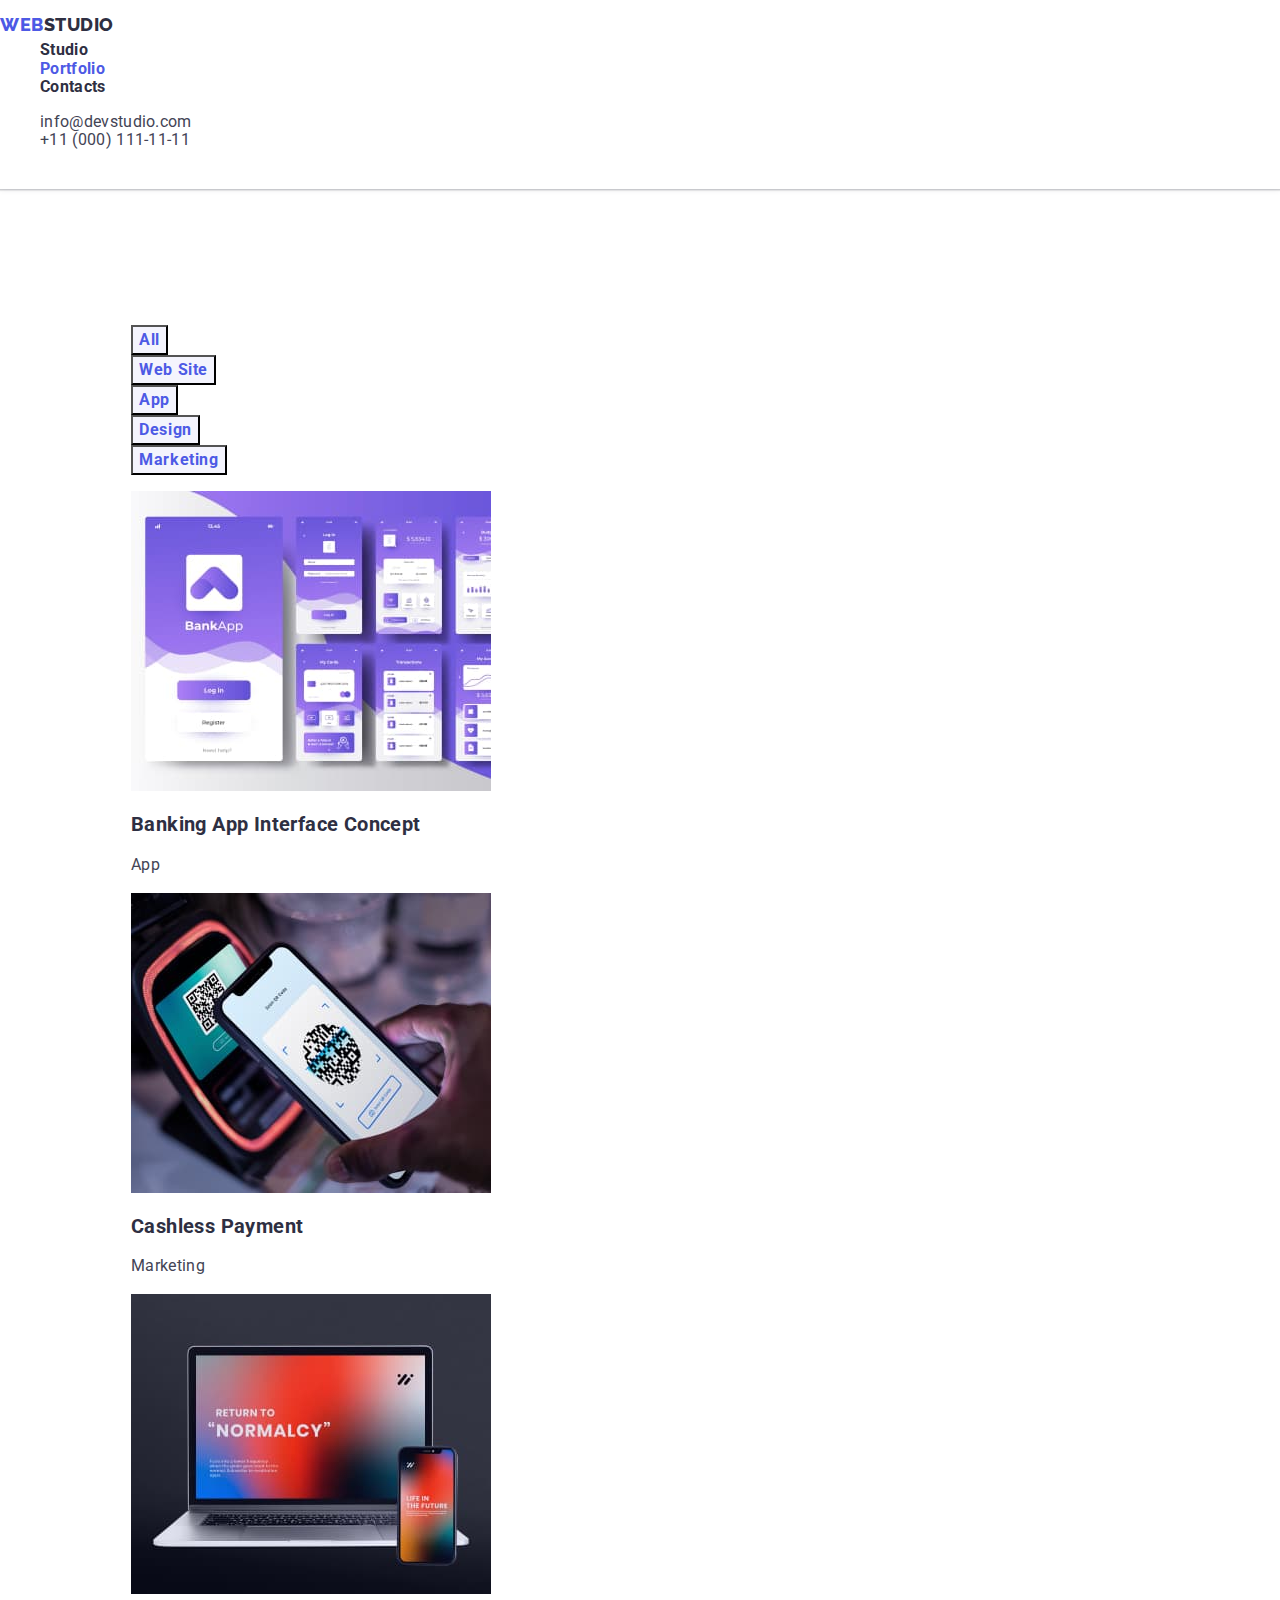
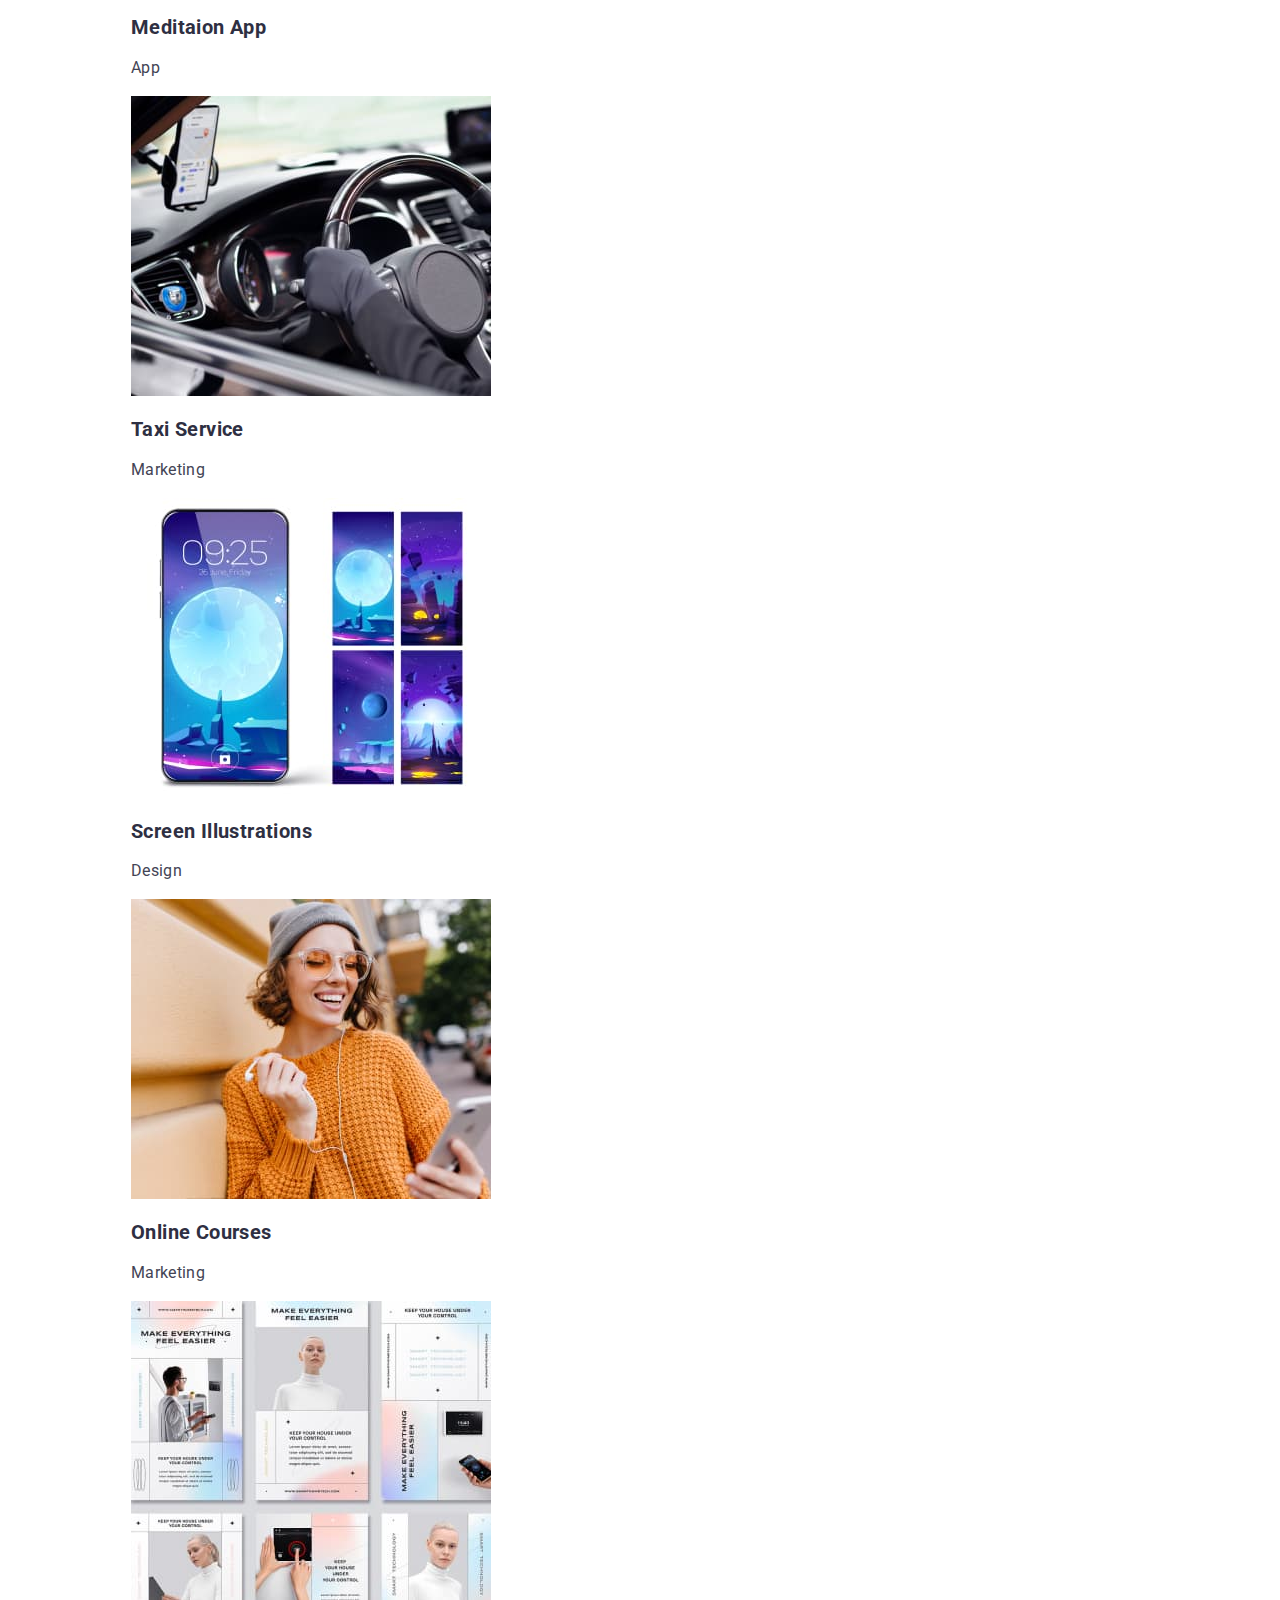
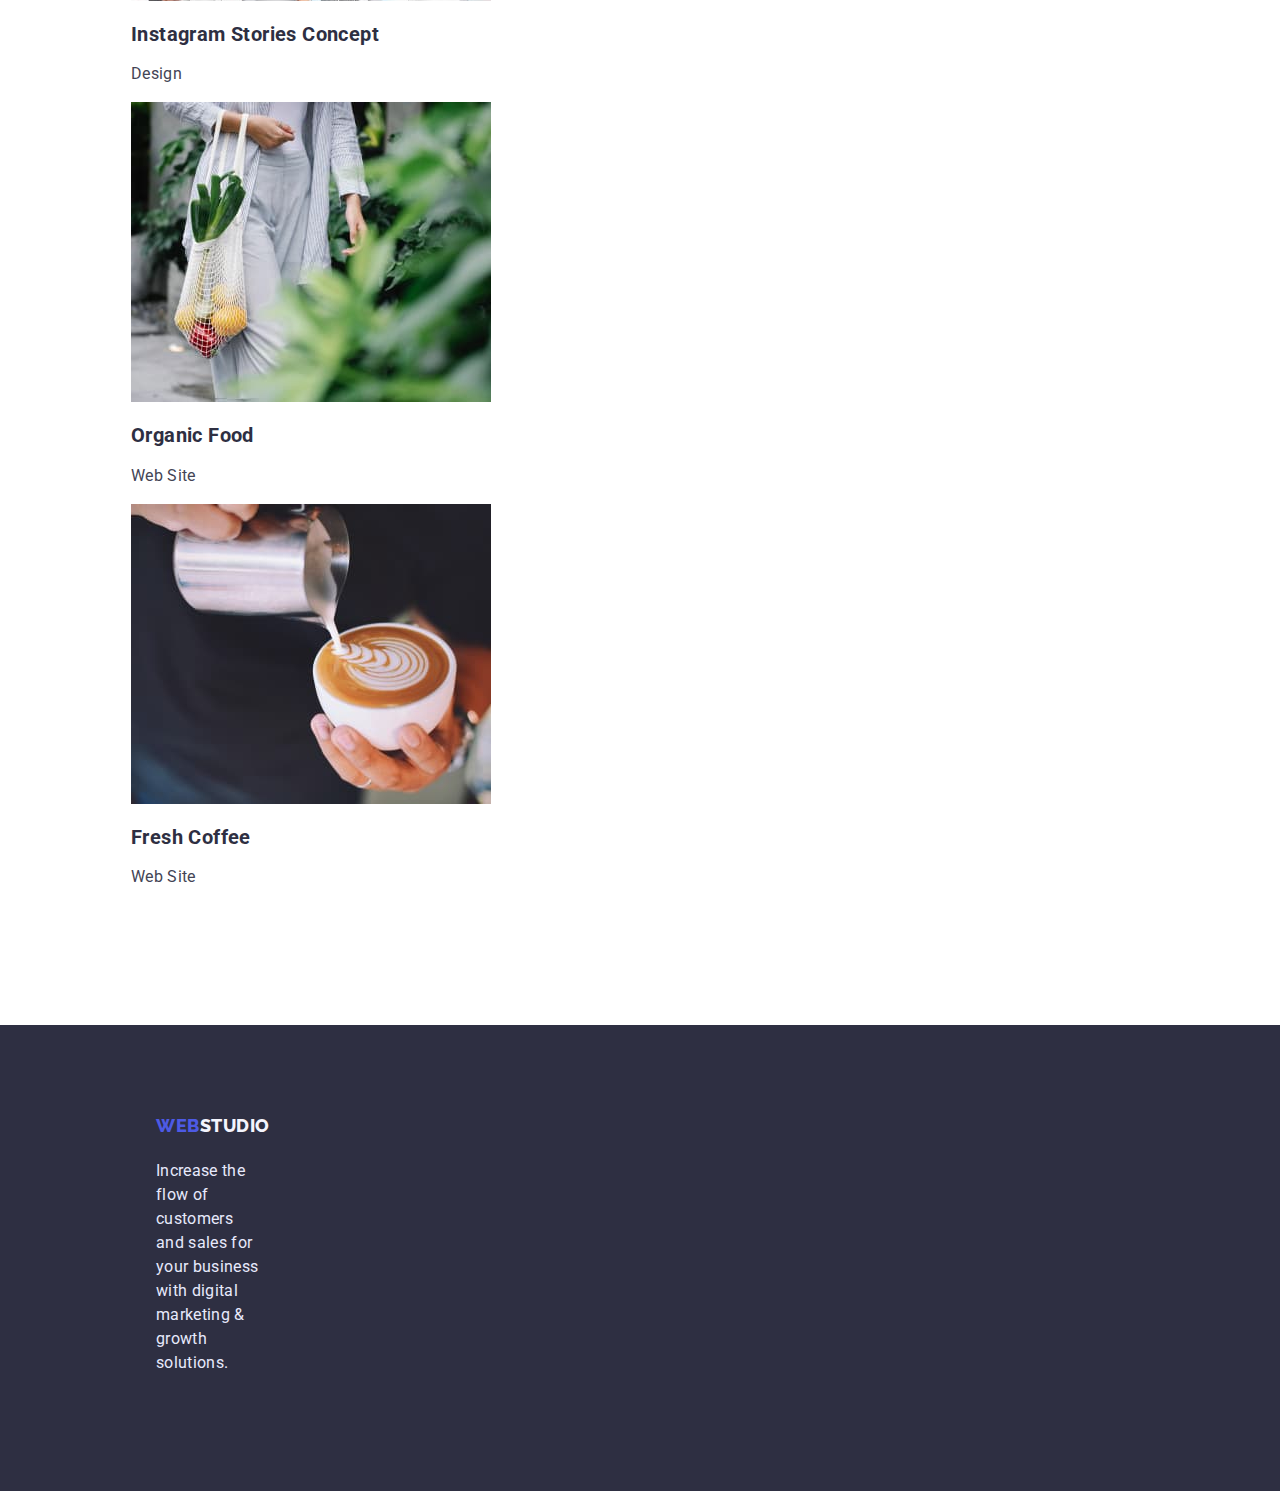
==== portfolio.html @ 98afdc97 "add section container" ====
<!DOCTYPE html>
<html lang="en">
	<head>
		<meta charset="UTF-8" />
		<meta http-equiv="X-UA-Compatible" content="IE=edge" />
		<meta name="viewport" content="width=device-width, initial-scale=1.0" />
		<title>Web Studio</title>

		<link rel="icon" href="favicon.ico" type="image/x-icon" />

		<link rel="preconnect" href="https://fonts.googleapis.com" />
		<link rel="preconnect" href="https://fonts.gstatic.com" crossorigin />
		<link
			href="https://fonts.googleapis.com/css2?family=Raleway:wght@800&family=Roboto:wght@400;500;700;900&display=swap"
			rel="stylesheet"
		/>
		<link
			rel="stylesheet"
			href="https://cdnjs.cloudflare.com/ajax/libs/modern-normalize/1.0.0/modern-normalize.min.css"
		/>
		<link rel="stylesheet" href="./css/style.css" />
	</head>

	<body>
		<header>
			<!--Navigation menu-->
			<nav class="navigation">
				<a href="./index.html" class="logo-link link">
					Web
					<span class="logo-name">Studio</span>
				</a>
				<ul class="nav-list list">
					<li class="nav-item">
						<a href="./index.html" class="nav-link link">Studio</a>
					</li>
					<li class="nav_item">
						<a href="./portfolio.html" class="nav-link link current">Portfolio</a>
					</li>
					<li class="nav-item">
						<a href="" class="nav-link link">Contacts</a>
					</li>
				</ul>
			</nav>

			<!--Contacts-->
			<ul class="header-contacts list">
				<li><a class="email link" href="mailto:info@devstudio.com">info@devstudio.com</a></li>
				<li><a class="tel link" href="tel:+110001111111">+11 (000) 111-11-11</a></li>
			</ul>
		</header>

		<main>
			<section class="section container">
				<h1 class="visually-hidden">WebStudio portfolio</h1>
				<!--Filters-->

				<ul class="filter-list list">
					<li class="filter-item"><button class="filter-btn" type="button">All</button></li>
					<li class="filter-item"><button class="filter-btn" type="button">Web Site</button></li>
					<li class="filter-item"><button class="filter-btn" type="button">App</button></li>
					<li class="filter-item"><button class="filter-btn" type="button">Design</button></li>
					<li class="filter-item"><button class="filter-btn" type="button">Marketing</button></li>
				</ul>

				<!--Cards row -->

				<ul class="prjct-card-list list">
					<li class="prjct-card-item">
						<a href="" class="prjct-card-link link">
							<!-- <p class="stylish-txt">
							14 Stylish and User-Friendly App Design Concepts · Task Manager App · Calorie Tracker App · Exotic Fruit
							Ecommerce App · Cloud Storage App
						</p> -->
							<img src="./images/card1.jpg" alt="bank app" width="360" />
							<h2 class="section-title">Banking App Interface Concept</h2>
							<p class="section-text">App</p>
						</a>
					</li>
					<li class="prjct-card-item">
						<a href="" class="prjct-card-link link">
							<!-- <p class="stylish-txt">
							14 Stylish and User-Friendly App Design Concepts · Task Manager App · Calorie Tracker App · Exotic Fruit
							Ecommerce App · Cloud Storage App
						</p> -->
							<img src="./images/card2.jpg" alt="blue square" width="360" />
							<h2 class="section-title">Cashless Payment</h2>
							<p class="section-text">Marketing</p>
						</a>
					</li>
					<li class="prjct-card-item">
						<a href="" class="prjct-card-link link">
							<!-- <p class="stylish-txt">
							14 Stylish and User-Friendly App Design Concepts · Task Manager App · Calorie Tracker App · Exotic Fruit
							Ecommerce App · Cloud Storage App
						</p> -->
							<img src="./images/card3.jpg" alt="phone and laptop" width="360" />
							<h2 class="section-title">Meditaion App</h2>
							<p class="section-text">App</p>
						</a>
					</li>
					<li class="prjct-card-item">
						<a href="" class="prjct-card-link link">
							<!-- <p class="stylish-txt">
							14 Stylish and User-Friendly App Design Concepts · Task Manager App · Calorie Tracker App · Exotic Fruit
							Ecommerce App · Cloud Storage App
						</p> -->
							<img src="./images/card4.jpg" alt="cardriver" width="360" />
							<h2 class="section-title">Taxi Service</h2>
							<p class="section-text">Marketing</p>
						</a>
					</li>
					<li class="prjct-card-item">
						<a href="" class="prjct-card-link link">
							<!-- <p class="stylish-txt">
							14 Stylish and User-Friendly App Design Concepts · Task Manager App · Calorie Tracker App · Exotic Fruit
							Ecommerce App · Cloud Storage App
						</p> -->
							<img src="./images/card5.jpg" alt="phone screen theme" width="360" />
							<h2 class="section-title">Screen Illustrations</h2>
							<p class="section-text">Design</p>
						</a>
					</li>
					<li class="prjct-card-item">
						<a href="" class="prjct-card-link link">
							<!-- <p class="stylish-txt">
							14 Stylish and User-Friendly App Design Concepts · Task Manager App · Calorie Tracker App · Exotic Fruit
							Ecommerce App · Cloud Storage App
						</p> -->
							<img src="./images/card6.jpg" alt="happy girl" width="360" />
							<h2 class="section-title">Online Courses</h2>
							<p class="section-text">Marketing</p>
						</a>
					</li>
					<li class="prjct-card-item">
						<a href="" class="prjct-card-link link">
							<!-- <p class="stylish-txt">
							14 Stylish and User-Friendly App Design Concepts · Task Manager App · Calorie Tracker App · Exotic Fruit
							Ecommerce App · Cloud Storage App
						</p> -->
							<img src="./images/card7.jpg" alt="stories" width="360" />
							<h2 class="section-title">Instagram Stories Concept</h2>
							<p class="section-text">Design</p>
						</a>
					</li>
					<li class="prjct-card-item">
						<a href="" class="prjct-card-link link">
							<!-- <p class="stylish-txt">
							14 Stylish and User-Friendly App Design Concepts · Task Manager App · Calorie Tracker App · Exotic Fruit
							Ecommerce App · Cloud Storage App
						</p> -->
							<img src="./images/card8.jpg" alt="vegetables" width="360" />
							<h2 class="section-title">Organic Food</h2>
							<p class="section-text">Web Site</p>
						</a>
					</li>
					<li class="prjct-card-item">
						<a href="" class="prjct-card-link link">
							<!-- <p class="stylish-txt">
							14 Stylish and User-Friendly App Design Concepts · Task Manager App · Calorie Tracker App · Exotic Fruit
							Ecommerce App · Cloud Storage App
						</p> -->
							<img src="./images/card9.jpg" alt="phone and laptop" width="360" />
							<h2 class="section-title">Fresh Coffee</h2>
							<p class="section-text">Web Site</p>
						</a>
					</li>
				</ul>
			</section>
		</main>

		<!--Footer-->

		<footer class="footer">
			<div class="footer-block">
				<a href="./index.html" class="logo-link link">
					Web
					<span class="logo-namef">Studio</span>
				</a>
				<p class="footer-text">
					Increase the flow of customers and sales for your business with digital marketing & growth solutions.
				</p>
			</div>
		</footer>
	</body>
</html>
---- css/style.css ----
/* GLOBAL */
:root {
	--primary-text-color: #434455;
	--secondary-txt-color: #e7e9fc;
	--title-text-color: #2e2f42;
	--accent-color: #4d5ae5;
	--bg-color: #ffffff;
	--secondary-color: #f4f4fd;
	--btn-hover-color: #404bbf;
}

body {
	font-family: "Roboto", sans-serif;
	font-size: 16px;
	letter-spacing: 0.02em;
	color: var(--primary-text-color);
	background-color: var(--bg-color);
}

.link {
	text-decoration: none;
	color: inherit;
}

.list {
	list-style: none;
}

.visually-hidden {
	position: absolute;
	width: 1px;
	height: 1px;
	margin: -1px;
	border: 0;
	padding: 0;

	white-space: nowrap;
	clip-path: inset(100%);
	clip: rect(0 0 0 0);
	overflow: hidden;
}

.section {
	padding: 120px 0px;
}
.container {
	width: 1128px;
	margin-left: auto;
	margin-right: auto;
	padding-left: 15px;
	padding-right: 15px;
}

/* LOGO */
.logo-link {
	font-family: "Raleway";
	font-weight: 800;
	font-size: 18px;
	line-height: 1.33px;
	letter-spacing: 0.03em;
	text-transform: uppercase;
	color: var(--accent-color);
	display: flex;
}
.logo-name {
	color: var(--title-text-color);
}

/* HEADER */
header {
	box-shadow: 0px 2px 1px rgba(46, 47, 66, 0.08), 0px 1px 1px rgba(46, 47, 66, 0.16), 0px 1px 6px rgba(46, 47, 66, 0.08);
	padding-top: 24px;
	padding-bottom: 24px;
}

/* NAVIGATION */
/* .navigation {
}
.nav-list {
}
.nav-item {
} */
.nav-link {
	font-size: 16px;
	line-height: 0.66;
	letter-spacing: 0.02em;
	font-weight: 700;
	color: var(--title-text-color);
}
.nav-link:hover,
.nav-link:focus {
	color: var(--accent-color);
}
.nav-link:active {
	color: var(--primary-text-color);
}

.current {
	color: var(--accent-color);
}
/* .nav-item {
}
.header-contacts {
} */
.email,
.tel {
	font-size: 16px;
	line-height: 0.66;
	letter-spacing: 0.02em;
	color: var(--primary-text-color);
}
.email:hover,
.email:focus,
.tel:hover,
.tel:focus {
	color: var(--accent-color);
}

/* MAIN PAGE */
/* HERO */
.hero {
	background-color: var(--title-text-color);
}

.hero-header {
	font-weight: 700;
	font-size: 56px;
	line-height: 1.07;
	letter-spacing: 0.02em;
	text-align: center;

	color: var(--bg-color);
}

.hero-button {
	font-family: "Roboto", sans-serif;
	font-weight: 700;
	font-size: 16px;
	line-height: 0.84;
	align-items: center;
	letter-spacing: 0.04em;

	color: var(--bg-color);
	background: var(--accent-color);
	cursor: pointer;
}

.hero-button:hover,
.hero-button:focus {
	background: var(--btn-hover-color);
}

.hero-button:active {
	background: var(--secondary-color);
	color: var(--accent-color);
}

/* MAIN */

.section-title {
	font-weight: 700;
	font-size: 20px;
	line-height: 1.2;
	letter-spacing: 0.02em;
	color: var(--title-text-color);
}

.section-text {
	line-height: 1.5;
}

.section-header {
	font-weight: 700;
	font-size: 36px;
	line-height: 1.11;
	letter-spacing: 0.02em;
	text-align: center;
	text-transform: capitalize;
	color: var(--title-text-color);
}

.team {
	background: var(--secondary-color);
}

/* .team-list {
	display: flex;
	flex-direction: row;
	justify-content: center;
	align-items: center;
	padding: 0px 0px 32px;
	gap: 32px;
} */

.team-mate {
	background-color: var(--background-color);
}

.team-name {
	font-weight: 700;
	font-size: 20px;
	line-height: 1.2;
	letter-spacing: 0.02em;
	text-align: center;
	color: var(--title-text-color);
}

.team-position {
	line-height: 1.5;
	text-align: center;
}

/* FOOTER */
.logo-namef {
	color: var(--secondary-color);
}

footer {
	background-color: var(--title-text-color);
}

.footer-text {
	line-height: 1.5;
	color: var(--secondary-txt-color);
	padding-top: 16px;
}

.footer-block {
	padding: 100px 1020px 100px 156px;
}

/* PORTFOLIO PAGE */
/* FILTERS */
.filter-btn {
	font-family: "Roboto", sans-serif;
	font-size: 16px;
	line-height: 1.5;
	letter-spacing: 0.04em;
	font-weight: 700;

	text-align: center;
	color: var(--accent-color);
	background: var(--secondary-color);
	cursor: pointer;
}

.filter-btn:hover,
.filter-btn:focus {
	color: #ffffff;
	background: var(--accent-color);
}

.filter-btn:active {
	color: var(--accent-color);
	background: var(--secondary-color);
}

/* .filter-list {
} */

/* .prjct-card-item {
	
} */

/* .prjct-card-link > p {
  color: var(--primary-text-color);
} */

/* .stylish-txt {
  color: var(--secondary-color);
} */
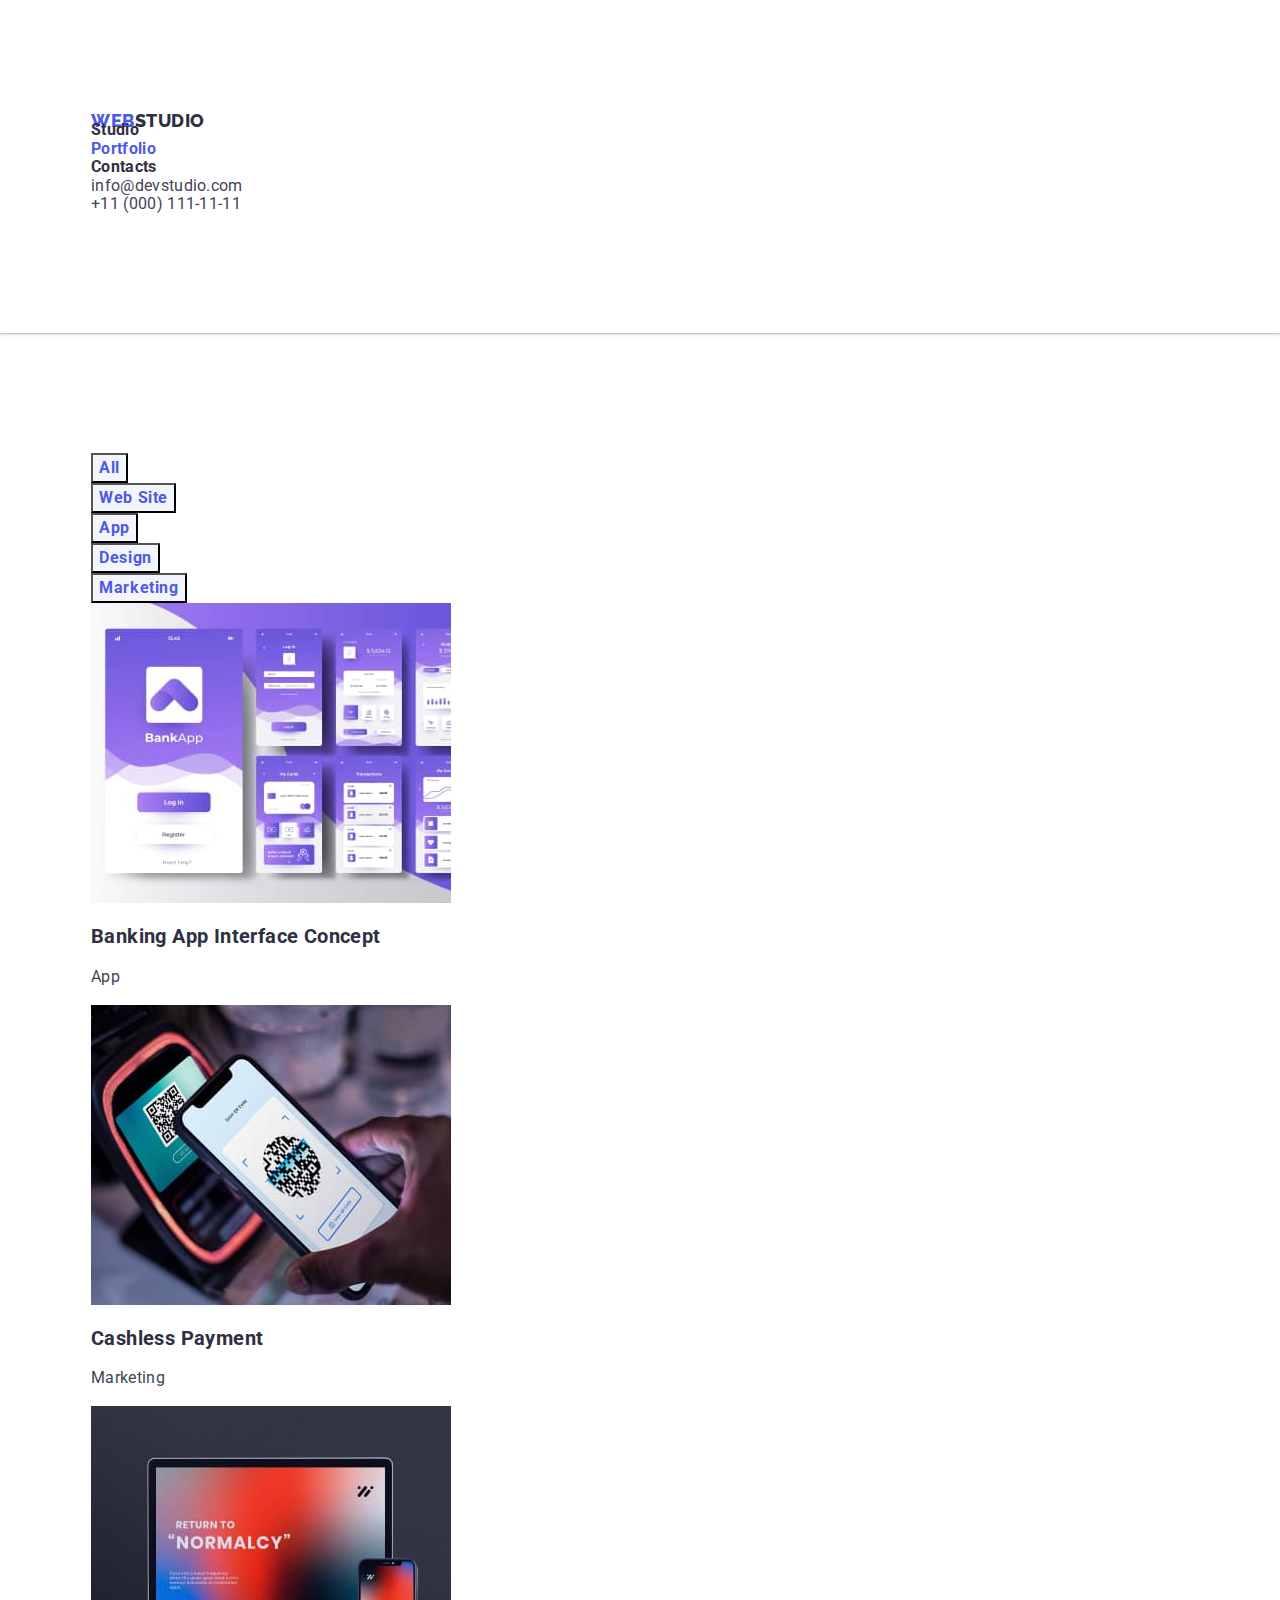
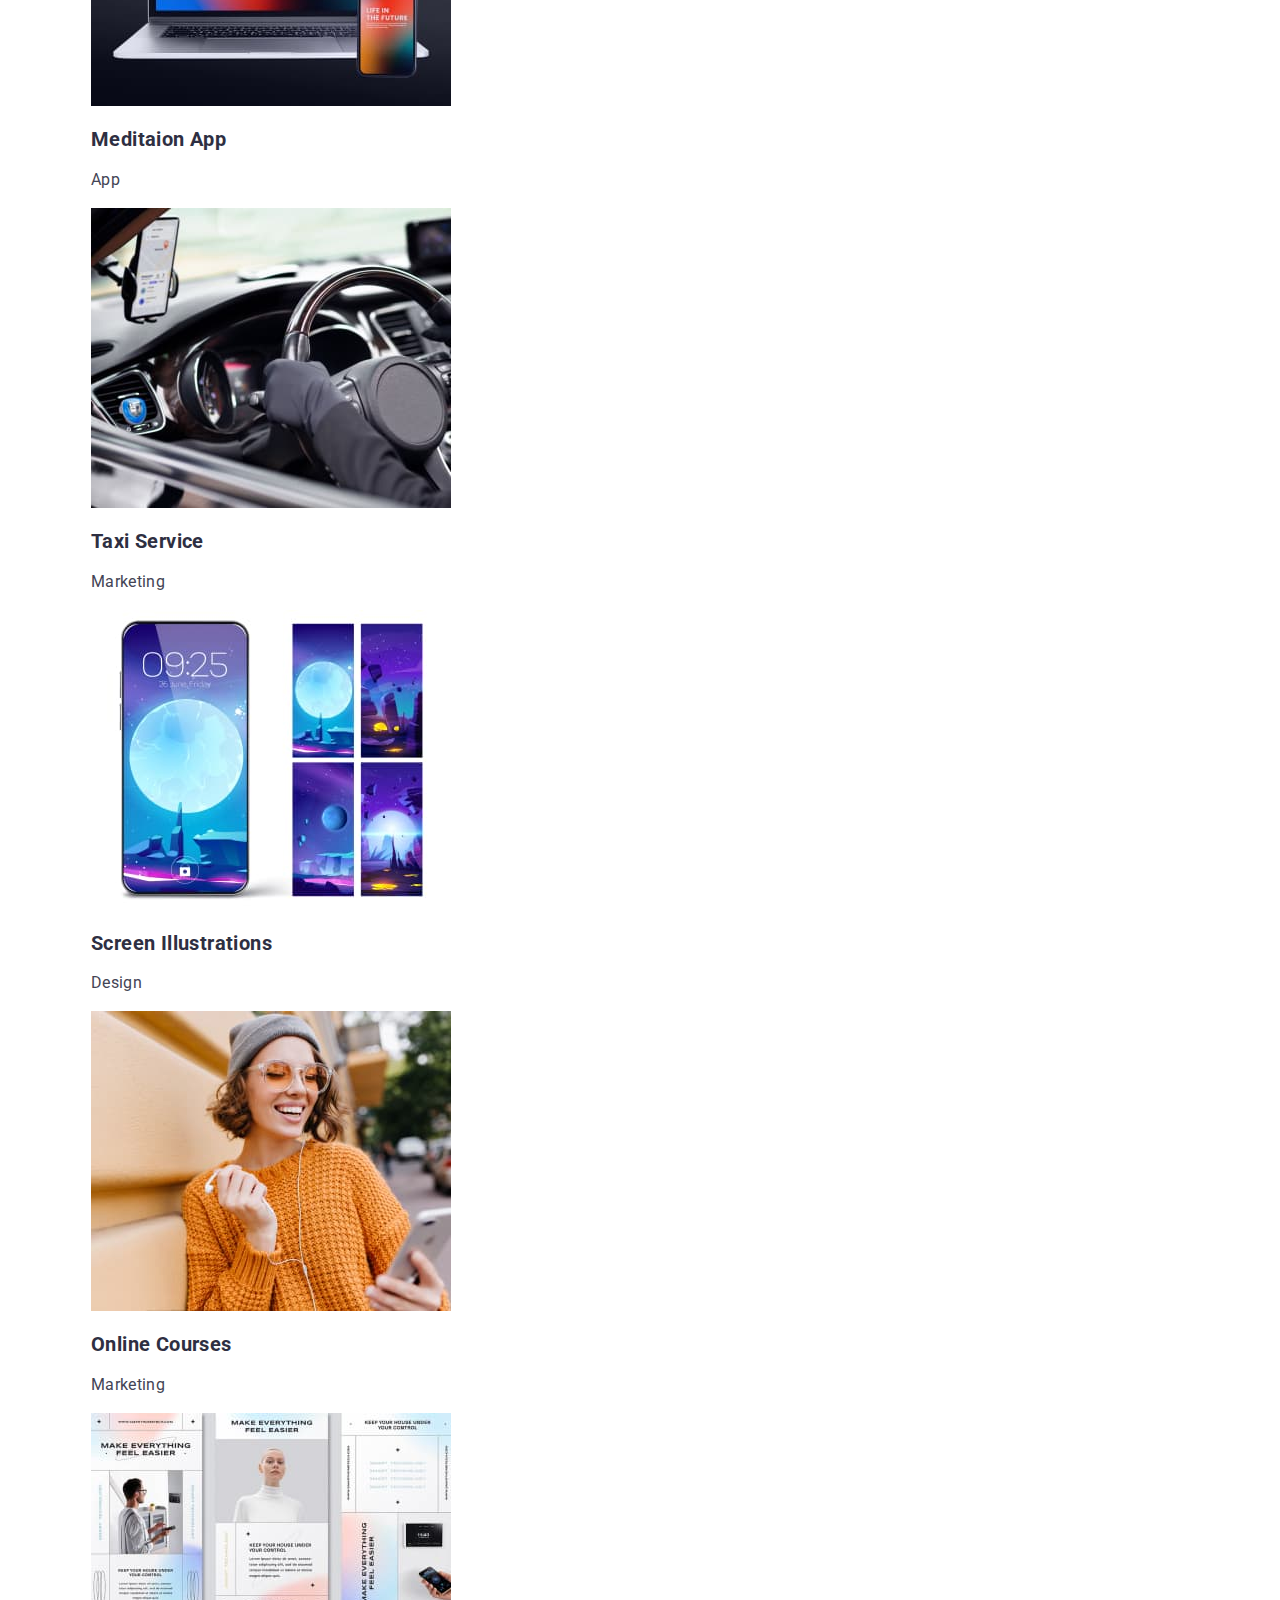
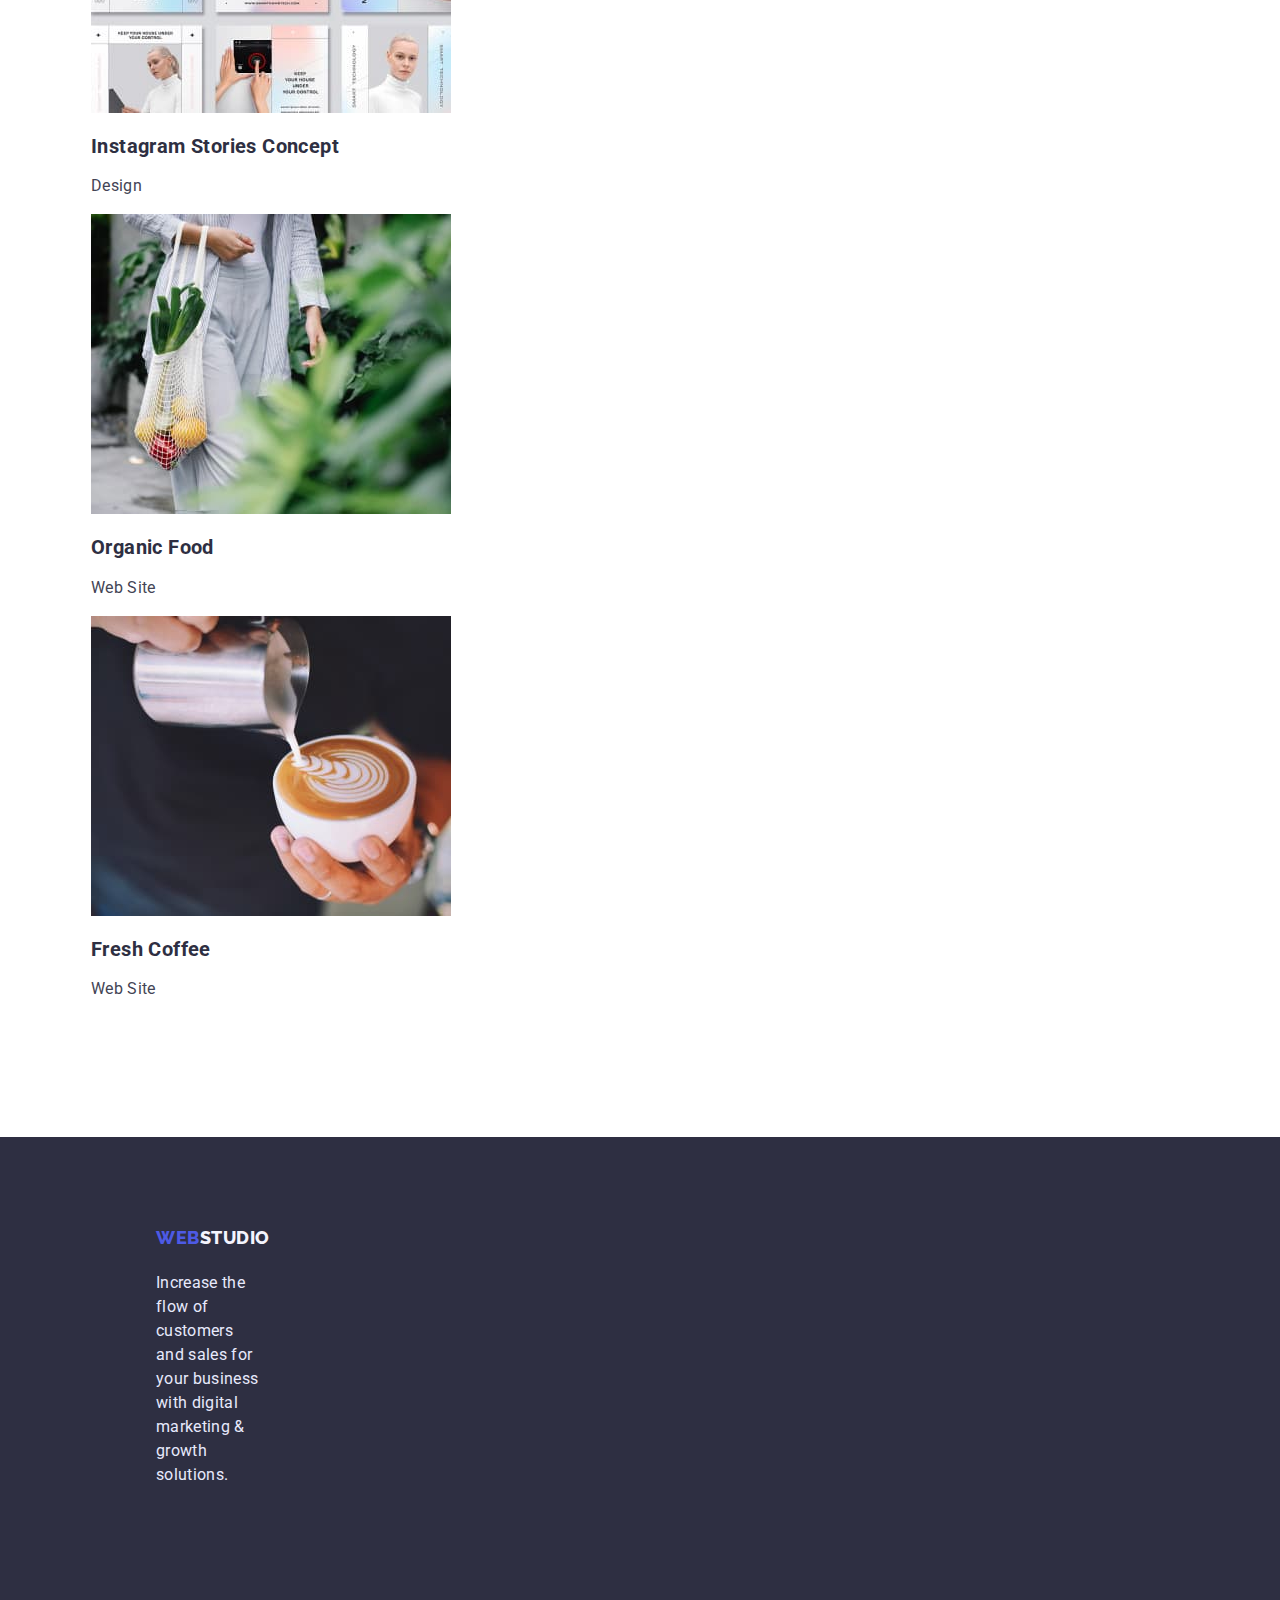
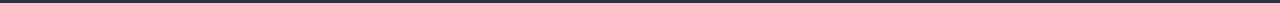
==== commit bf7d1d0a: "up" ====
--- a/portfolio.html
+++ b/portfolio.html
@@ -22,9 +22,10 @@
 	</head>
 
 	<body>
-		<header>
+		<header class="section">
 			<!--Navigation menu-->
-			<nav class="navigation">
+			<div class="container">
+      <nav class="navigation">
 				<a href="./index.html" class="logo-link link">
 					Web
 					<span class="logo-name">Studio</span>
@@ -41,16 +42,18 @@
 					</li>
 				</ul>
 			</nav>
-
+    
 			<!--Contacts-->
 			<ul class="header-contacts list">
 				<li><a class="email link" href="mailto:info@devstudio.com">info@devstudio.com</a></li>
 				<li><a class="tel link" href="tel:+110001111111">+11 (000) 111-11-11</a></li>
 			</ul>
+      </div>
 		</header>
 
 		<main>
-			<section class="section container">
+			<section class="section">
+        <div class="container">
 				<h1 class="visually-hidden">WebStudio portfolio</h1>
 				<!--Filters-->
 
@@ -166,6 +169,7 @@
 					</li>
 				</ul>
 			</section>
+    </div>
 		</main>
 
 		<!--Footer-->
--- a/css/style.css
+++ b/css/style.css
@@ -24,6 +24,8 @@
 
 .list {
 	list-style: none;
+	margin: 0;
+	padding: 0;
 }
 
 .visually-hidden {
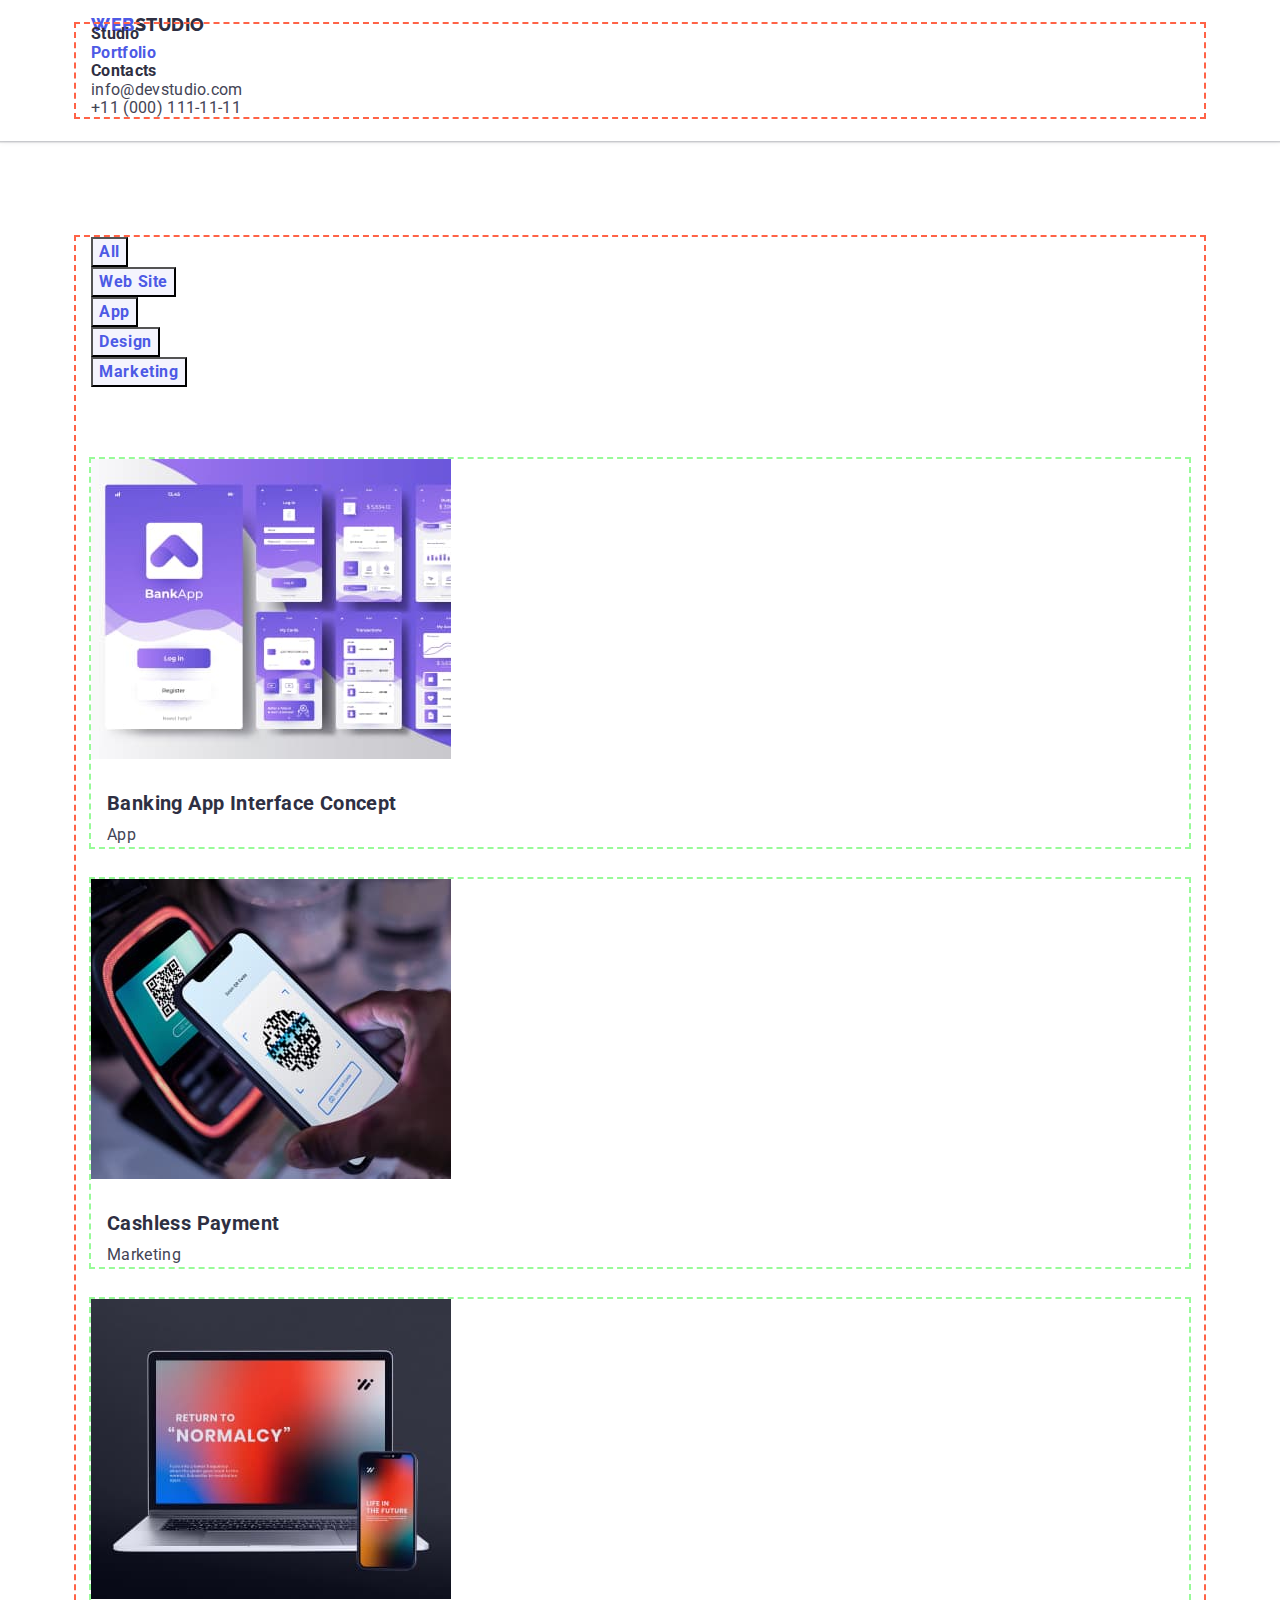
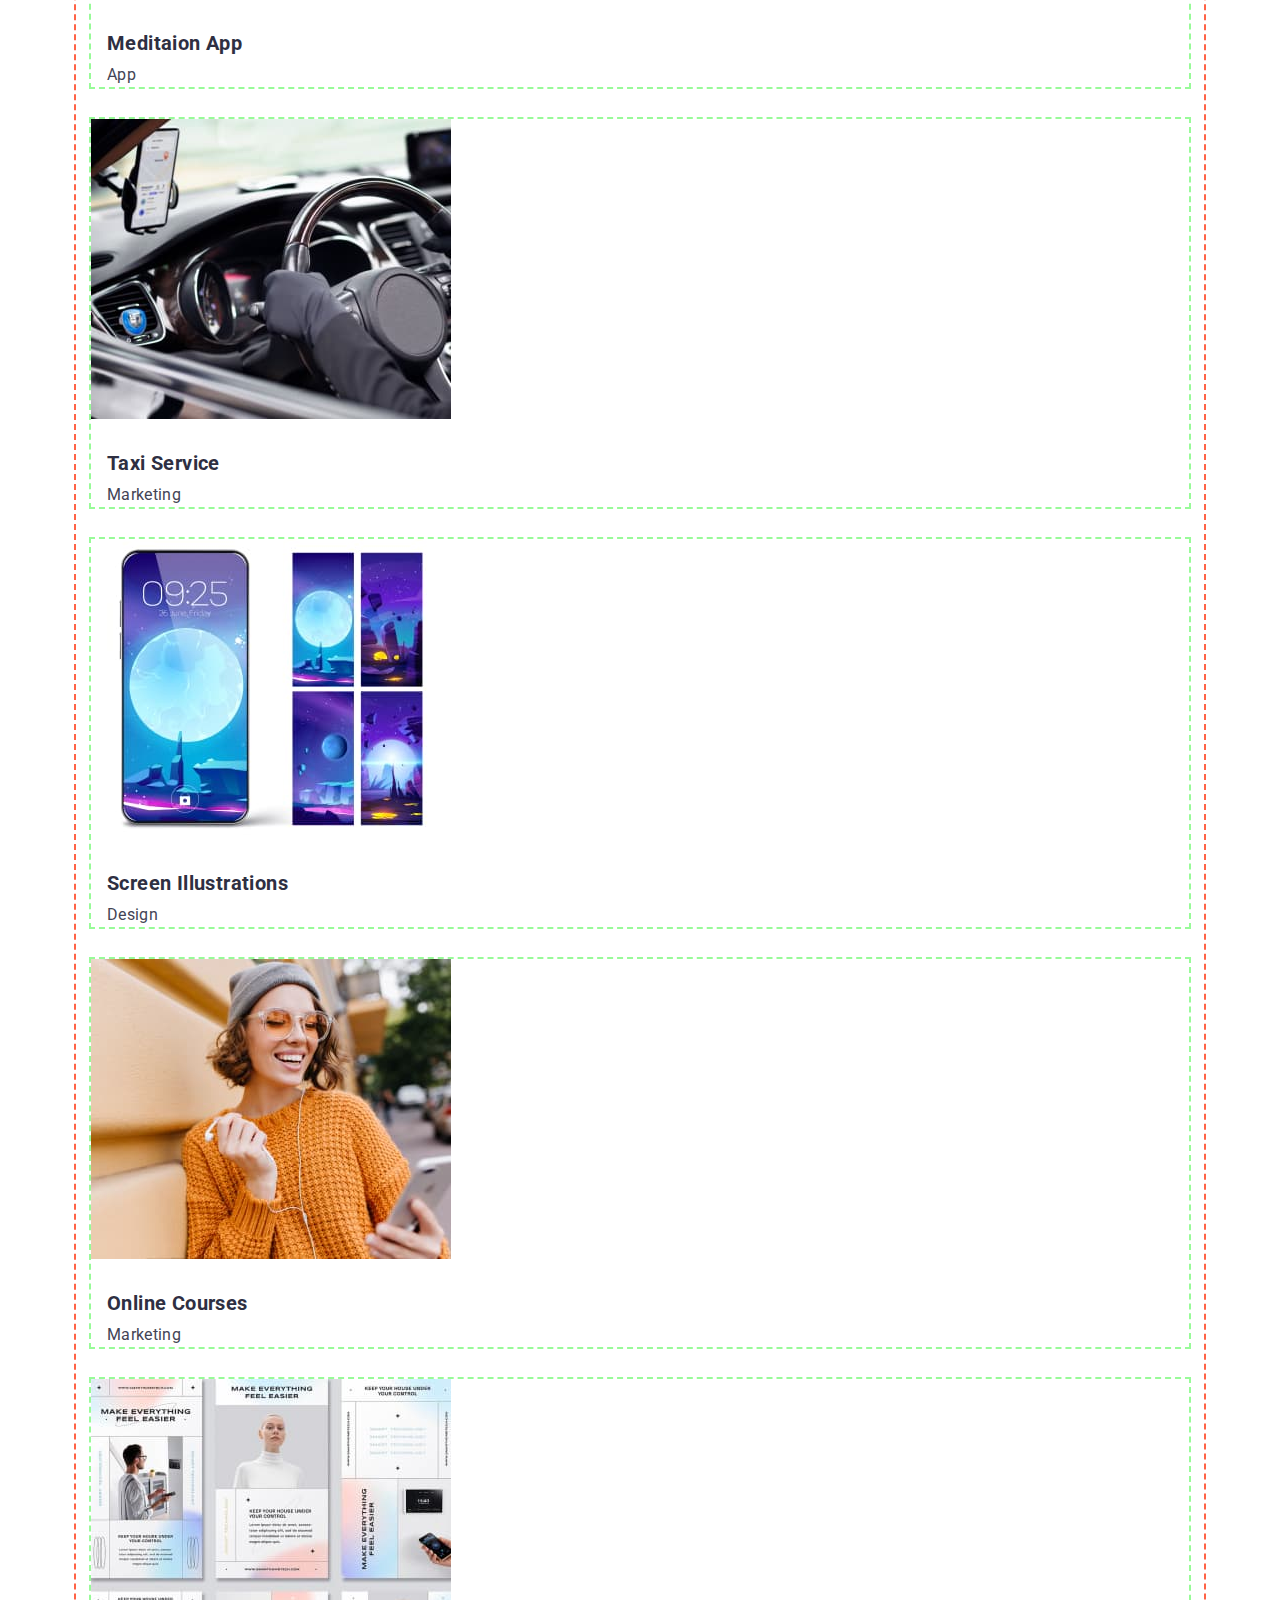
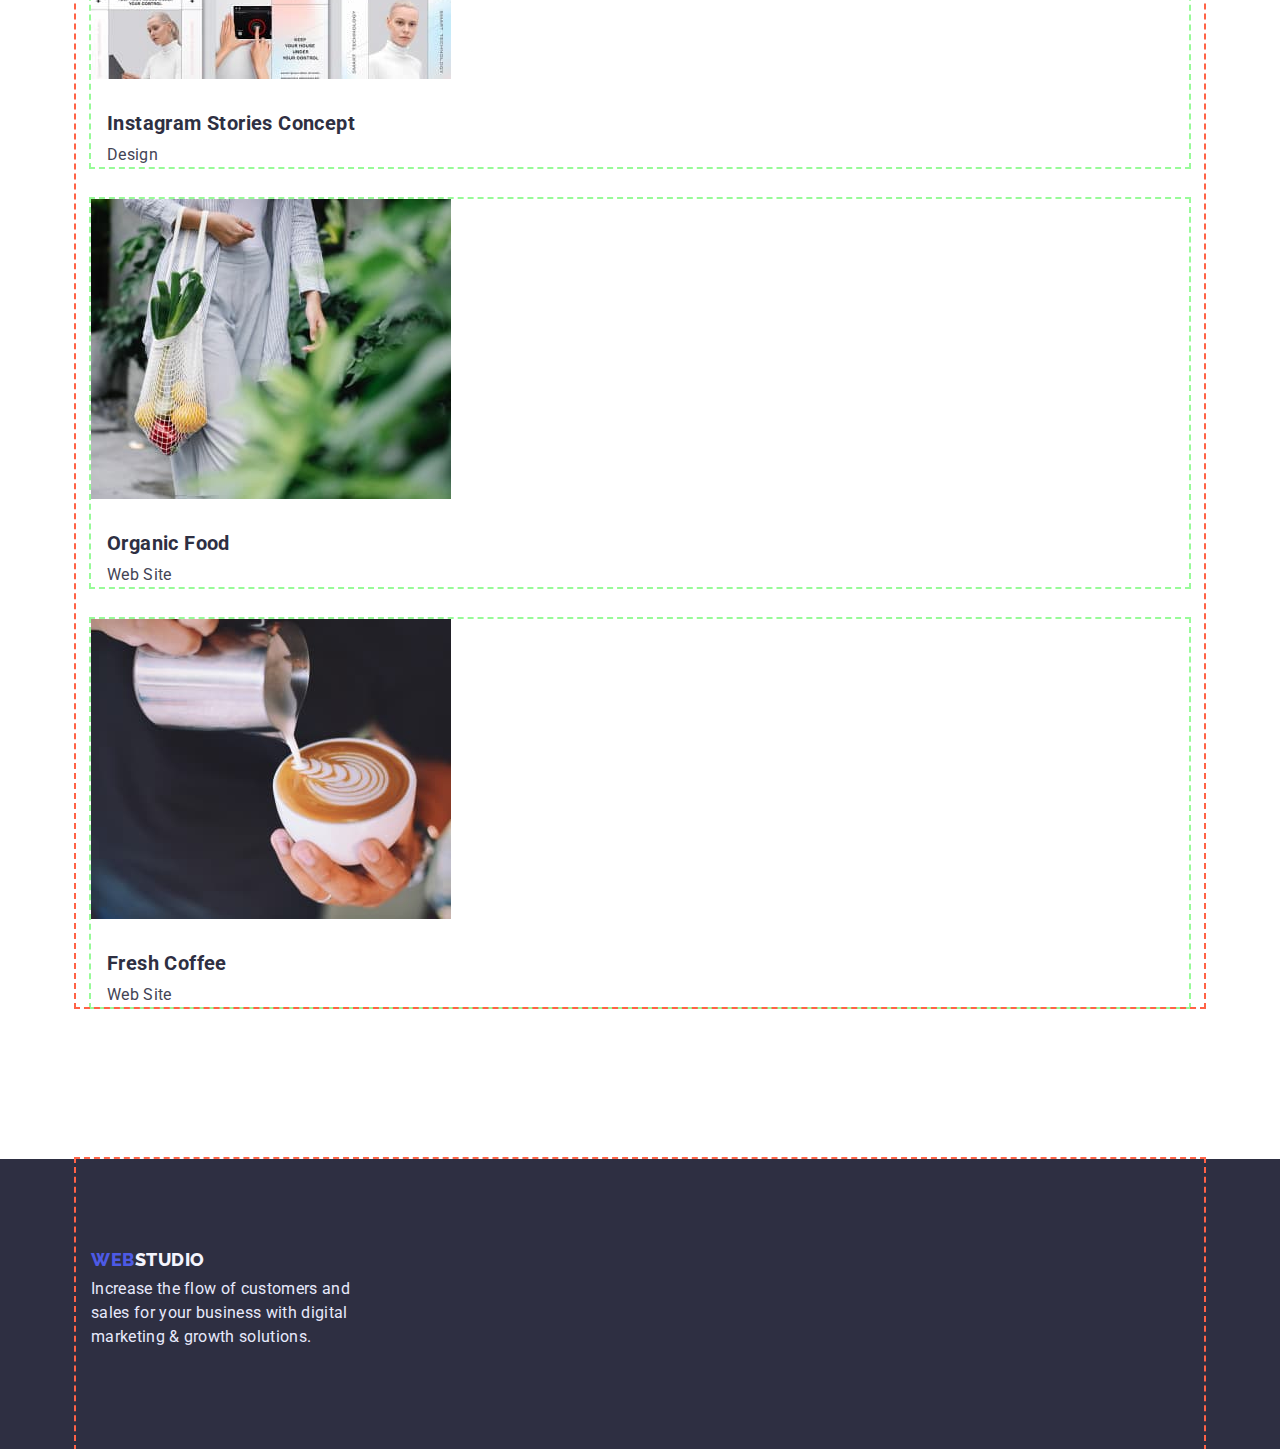
==== commit 8f3a67f4: "updt" ====
--- a/portfolio.html
+++ b/portfolio.html
@@ -22,160 +22,160 @@
 	</head>
 
 	<body>
-		<header class="section">
+		<header class="header">
 			<!--Navigation menu-->
 			<div class="container">
-      <nav class="navigation">
-				<a href="./index.html" class="logo-link link">
-					Web
-					<span class="logo-name">Studio</span>
-				</a>
-				<ul class="nav-list list">
-					<li class="nav-item">
-						<a href="./index.html" class="nav-link link">Studio</a>
-					</li>
-					<li class="nav_item">
-						<a href="./portfolio.html" class="nav-link link current">Portfolio</a>
-					</li>
-					<li class="nav-item">
-						<a href="" class="nav-link link">Contacts</a>
-					</li>
+				<nav class="navigation">
+					<a href="./index.html" class="logo-link link">
+						Web
+						<span class="logo-name">Studio</span>
+					</a>
+					<ul class="nav-list list">
+						<li class="nav-item">
+							<a href="./index.html" class="nav-link link">Studio</a>
+						</li>
+						<li class="nav_item">
+							<a href="./portfolio.html" class="nav-link link current">Portfolio</a>
+						</li>
+						<li class="nav-item">
+							<a href="" class="nav-link link">Contacts</a>
+						</li>
+					</ul>
+				</nav>
+
+				<!--Contacts-->
+				<ul class="header-contacts list">
+					<li><a class="email link" href="mailto:info@devstudio.com">info@devstudio.com</a></li>
+					<li><a class="tel link" href="tel:+110001111111">+11 (000) 111-11-11</a></li>
 				</ul>
-			</nav>
-    
-			<!--Contacts-->
-			<ul class="header-contacts list">
-				<li><a class="email link" href="mailto:info@devstudio.com">info@devstudio.com</a></li>
-				<li><a class="tel link" href="tel:+110001111111">+11 (000) 111-11-11</a></li>
-			</ul>
-      </div>
+			</div>
 		</header>
 
 		<main>
-			<section class="section">
-        <div class="container">
-				<h1 class="visually-hidden">WebStudio portfolio</h1>
-				<!--Filters-->
+			<section class="section no-padding-top">
+				<div class="container">
+					<h1 class="visually-hidden">WebStudio portfolio</h1>
+					<!--Filters-->
 
-				<ul class="filter-list list">
-					<li class="filter-item"><button class="filter-btn" type="button">All</button></li>
-					<li class="filter-item"><button class="filter-btn" type="button">Web Site</button></li>
-					<li class="filter-item"><button class="filter-btn" type="button">App</button></li>
-					<li class="filter-item"><button class="filter-btn" type="button">Design</button></li>
-					<li class="filter-item"><button class="filter-btn" type="button">Marketing</button></li>
-				</ul>
+					<ul class="filter-list list">
+						<li class="filter-item"><button class="filter-btn" type="button">All</button></li>
+						<li class="filter-item"><button class="filter-btn" type="button">Web Site</button></li>
+						<li class="filter-item"><button class="filter-btn" type="button">App</button></li>
+						<li class="filter-item"><button class="filter-btn" type="button">Design</button></li>
+						<li class="filter-item"><button class="filter-btn" type="button">Marketing</button></li>
+					</ul>
 
-				<!--Cards row -->
+					<!--Cards row -->
 
-				<ul class="prjct-card-list list">
-					<li class="prjct-card-item">
-						<a href="" class="prjct-card-link link">
-							<!-- <p class="stylish-txt">
+					<ul class="card-list list">
+						<li class="card-item">
+							<a href="" class="card-link link">
+								<!-- <p class="stylish-txt">
 							14 Stylish and User-Friendly App Design Concepts · Task Manager App · Calorie Tracker App · Exotic Fruit
 							Ecommerce App · Cloud Storage App
 						</p> -->
-							<img src="./images/card1.jpg" alt="bank app" width="360" />
-							<h2 class="section-title">Banking App Interface Concept</h2>
-							<p class="section-text">App</p>
-						</a>
-					</li>
-					<li class="prjct-card-item">
-						<a href="" class="prjct-card-link link">
-							<!-- <p class="stylish-txt">
+								<img class="card-img" src="./images/card1.jpg" alt="bank app" width="360" />
+								<h2 class="section-title">Banking App Interface Concept</h2>
+								<p class="section-text">App</p>
+							</a>
+						</li>
+						<li class="card-item">
+							<a href="" class="card-link link">
+								<!-- <p class="stylish-txt">
 							14 Stylish and User-Friendly App Design Concepts · Task Manager App · Calorie Tracker App · Exotic Fruit
 							Ecommerce App · Cloud Storage App
 						</p> -->
-							<img src="./images/card2.jpg" alt="blue square" width="360" />
-							<h2 class="section-title">Cashless Payment</h2>
-							<p class="section-text">Marketing</p>
-						</a>
-					</li>
-					<li class="prjct-card-item">
-						<a href="" class="prjct-card-link link">
-							<!-- <p class="stylish-txt">
+								<img class="card-img" src="./images/card2.jpg" alt="blue square" width="360" />
+								<h2 class="section-title">Cashless Payment</h2>
+								<p class="section-text">Marketing</p>
+							</a>
+						</li>
+						<li class="card-item">
+							<a href="" class="card-link link">
+								<!-- <p class="stylish-txt">
 							14 Stylish and User-Friendly App Design Concepts · Task Manager App · Calorie Tracker App · Exotic Fruit
 							Ecommerce App · Cloud Storage App
 						</p> -->
-							<img src="./images/card3.jpg" alt="phone and laptop" width="360" />
-							<h2 class="section-title">Meditaion App</h2>
-							<p class="section-text">App</p>
-						</a>
-					</li>
-					<li class="prjct-card-item">
-						<a href="" class="prjct-card-link link">
-							<!-- <p class="stylish-txt">
+								<img class="card-img" src="./images/card3.jpg" alt="phone and laptop" width="360" />
+								<h2 class="section-title">Meditaion App</h2>
+								<p class="section-text">App</p>
+							</a>
+						</li>
+						<li class="card-item">
+							<a href="" class="card-link link">
+								<!-- <p class="stylish-txt">
 							14 Stylish and User-Friendly App Design Concepts · Task Manager App · Calorie Tracker App · Exotic Fruit
 							Ecommerce App · Cloud Storage App
 						</p> -->
-							<img src="./images/card4.jpg" alt="cardriver" width="360" />
-							<h2 class="section-title">Taxi Service</h2>
-							<p class="section-text">Marketing</p>
-						</a>
-					</li>
-					<li class="prjct-card-item">
-						<a href="" class="prjct-card-link link">
-							<!-- <p class="stylish-txt">
+								<img class="card-img" src="./images/card4.jpg" alt="cardriver" width="360" />
+								<h2 class="section-title">Taxi Service</h2>
+								<p class="section-text">Marketing</p>
+							</a>
+						</li>
+						<li class="card-item">
+							<a href="" class="card-link link">
+								<!-- <p class="stylish-txt">
 							14 Stylish and User-Friendly App Design Concepts · Task Manager App · Calorie Tracker App · Exotic Fruit
 							Ecommerce App · Cloud Storage App
 						</p> -->
-							<img src="./images/card5.jpg" alt="phone screen theme" width="360" />
-							<h2 class="section-title">Screen Illustrations</h2>
-							<p class="section-text">Design</p>
-						</a>
-					</li>
-					<li class="prjct-card-item">
-						<a href="" class="prjct-card-link link">
-							<!-- <p class="stylish-txt">
+								<img class="card-img" src="./images/card5.jpg" alt="phone screen theme" width="360" />
+								<h2 class="section-title">Screen Illustrations</h2>
+								<p class="section-text">Design</p>
+							</a>
+						</li>
+						<li class="card-item">
+							<a href="" class="card-link link">
+								<!-- <p class="stylish-txt">
 							14 Stylish and User-Friendly App Design Concepts · Task Manager App · Calorie Tracker App · Exotic Fruit
 							Ecommerce App · Cloud Storage App
 						</p> -->
-							<img src="./images/card6.jpg" alt="happy girl" width="360" />
-							<h2 class="section-title">Online Courses</h2>
-							<p class="section-text">Marketing</p>
-						</a>
-					</li>
-					<li class="prjct-card-item">
-						<a href="" class="prjct-card-link link">
-							<!-- <p class="stylish-txt">
+								<img class="card-img" src="./images/card6.jpg" alt="happy girl" width="360" />
+								<h2 class="section-title">Online Courses</h2>
+								<p class="section-text">Marketing</p>
+							</a>
+						</li>
+						<li class="card-item">
+							<a href="" class="card-link link">
+								<!-- <p class="stylish-txt">
 							14 Stylish and User-Friendly App Design Concepts · Task Manager App · Calorie Tracker App · Exotic Fruit
 							Ecommerce App · Cloud Storage App
 						</p> -->
-							<img src="./images/card7.jpg" alt="stories" width="360" />
-							<h2 class="section-title">Instagram Stories Concept</h2>
-							<p class="section-text">Design</p>
-						</a>
-					</li>
-					<li class="prjct-card-item">
-						<a href="" class="prjct-card-link link">
-							<!-- <p class="stylish-txt">
+								<img class="card-img" src="./images/card7.jpg" alt="stories" width="360" />
+								<h2 class="section-title">Instagram Stories Concept</h2>
+								<p class="section-text">Design</p>
+							</a>
+						</li>
+						<li class="card-item">
+							<a href="" class="card-link link">
+								<!-- <p class="stylish-txt">
 							14 Stylish and User-Friendly App Design Concepts · Task Manager App · Calorie Tracker App · Exotic Fruit
 							Ecommerce App · Cloud Storage App
 						</p> -->
-							<img src="./images/card8.jpg" alt="vegetables" width="360" />
-							<h2 class="section-title">Organic Food</h2>
-							<p class="section-text">Web Site</p>
-						</a>
-					</li>
-					<li class="prjct-card-item">
-						<a href="" class="prjct-card-link link">
-							<!-- <p class="stylish-txt">
+								<img class="card-img" src="./images/card8.jpg" alt="vegetables" width="360" />
+								<h2 class="section-title">Organic Food</h2>
+								<p class="section-text">Web Site</p>
+							</a>
+						</li>
+						<li class="card-item">
+							<a href="" class="card-link link">
+								<!-- <p class="stylish-txt">
 							14 Stylish and User-Friendly App Design Concepts · Task Manager App · Calorie Tracker App · Exotic Fruit
 							Ecommerce App · Cloud Storage App
 						</p> -->
-							<img src="./images/card9.jpg" alt="phone and laptop" width="360" />
-							<h2 class="section-title">Fresh Coffee</h2>
-							<p class="section-text">Web Site</p>
-						</a>
-					</li>
-				</ul>
+								<img class="card-img" src="./images/card9.jpg" alt="phone and laptop" width="360" />
+								<h2 class="section-title">Fresh Coffee</h2>
+								<p class="section-text">Web Site</p>
+							</a>
+						</li>
+					</ul>
+				</div>
 			</section>
-    </div>
 		</main>
 
 		<!--Footer-->
 
 		<footer class="footer">
-			<div class="footer-block">
+			<div class="container">
 				<a href="./index.html" class="logo-link link">
 					Web
 					<span class="logo-namef">Studio</span>
--- a/css/style.css
+++ b/css/style.css
@@ -28,6 +28,21 @@
 	padding: 0;
 }
 
+p,
+h1,
+h2,
+h3,
+h4,
+h5,
+h6 {
+	margin: 0;
+	padding: 0;
+}
+
+img {
+	display: block;
+}
+
 .visually-hidden {
 	position: absolute;
 	width: 1px;
@@ -45,12 +60,19 @@
 .section {
 	padding: 120px 0px;
 }
+.section.section.no-padding-top {
+	padding-top: 0;
+}
 .container {
 	width: 1128px;
-	margin-left: auto;
-	margin-right: auto;
-	padding-left: 15px;
-	padding-right: 15px;
+	margin: 0 auto;
+	padding: 0 15px;
+
+	outline: 2px dashed tomato;
+}
+
+.card-item {
+	outline: 2px dashed palegreen;
 }
 
 /* LOGO */
@@ -73,6 +95,7 @@
 	box-shadow: 0px 2px 1px rgba(46, 47, 66, 0.08), 0px 1px 1px rgba(46, 47, 66, 0.16), 0px 1px 6px rgba(46, 47, 66, 0.08);
 	padding-top: 24px;
 	padding-bottom: 24px;
+	margin-bottom: 96px;
 }
 
 /* NAVIGATION */
@@ -165,10 +188,13 @@
 	line-height: 1.2;
 	letter-spacing: 0.02em;
 	color: var(--title-text-color);
+
+	margin-bottom: 8px;
 }
 
 .section-text {
 	line-height: 1.5;
+	margin-bottom: 32px;
 }
 
 .section-header {
@@ -179,6 +205,13 @@
 	text-align: center;
 	text-transform: capitalize;
 	color: var(--title-text-color);
+}
+
+.card-link .section-title {
+	margin-left: 16px;
+}
+.card-link .section-text {
+	margin-left: 16px;
 }
 
 .team {
@@ -217,7 +250,7 @@
 	color: var(--secondary-color);
 }
 
-footer {
+.footer {
 	background-color: var(--title-text-color);
 }
 
@@ -225,10 +258,12 @@
 	line-height: 1.5;
 	color: var(--secondary-txt-color);
 	padding-top: 16px;
-}
-
-.footer-block {
-	padding: 100px 1020px 100px 156px;
+	max-width: 264px;
+}
+
+.footer > .container {
+	padding-top: 100px;
+	padding-bottom: 100px;
 }
 
 /* PORTFOLIO PAGE */
@@ -257,17 +292,20 @@
 	background: var(--secondary-color);
 }
 
-/* .filter-list {
-} */
-
-/* .prjct-card-item {
-	
-} */
-
-/* .prjct-card-link > p {
-  color: var(--primary-text-color);
-} */
-
-/* .stylish-txt {
-  color: var(--secondary-color);
-} */
+.filter-list {
+	margin-bottom: 72px;
+}
+
+.card-item {
+}
+
+.card-img {
+	margin-bottom: 32px;
+}
+
+.card-link {
+}
+
+.stylish-txt {
+	color: var(--secondary-color);
+}
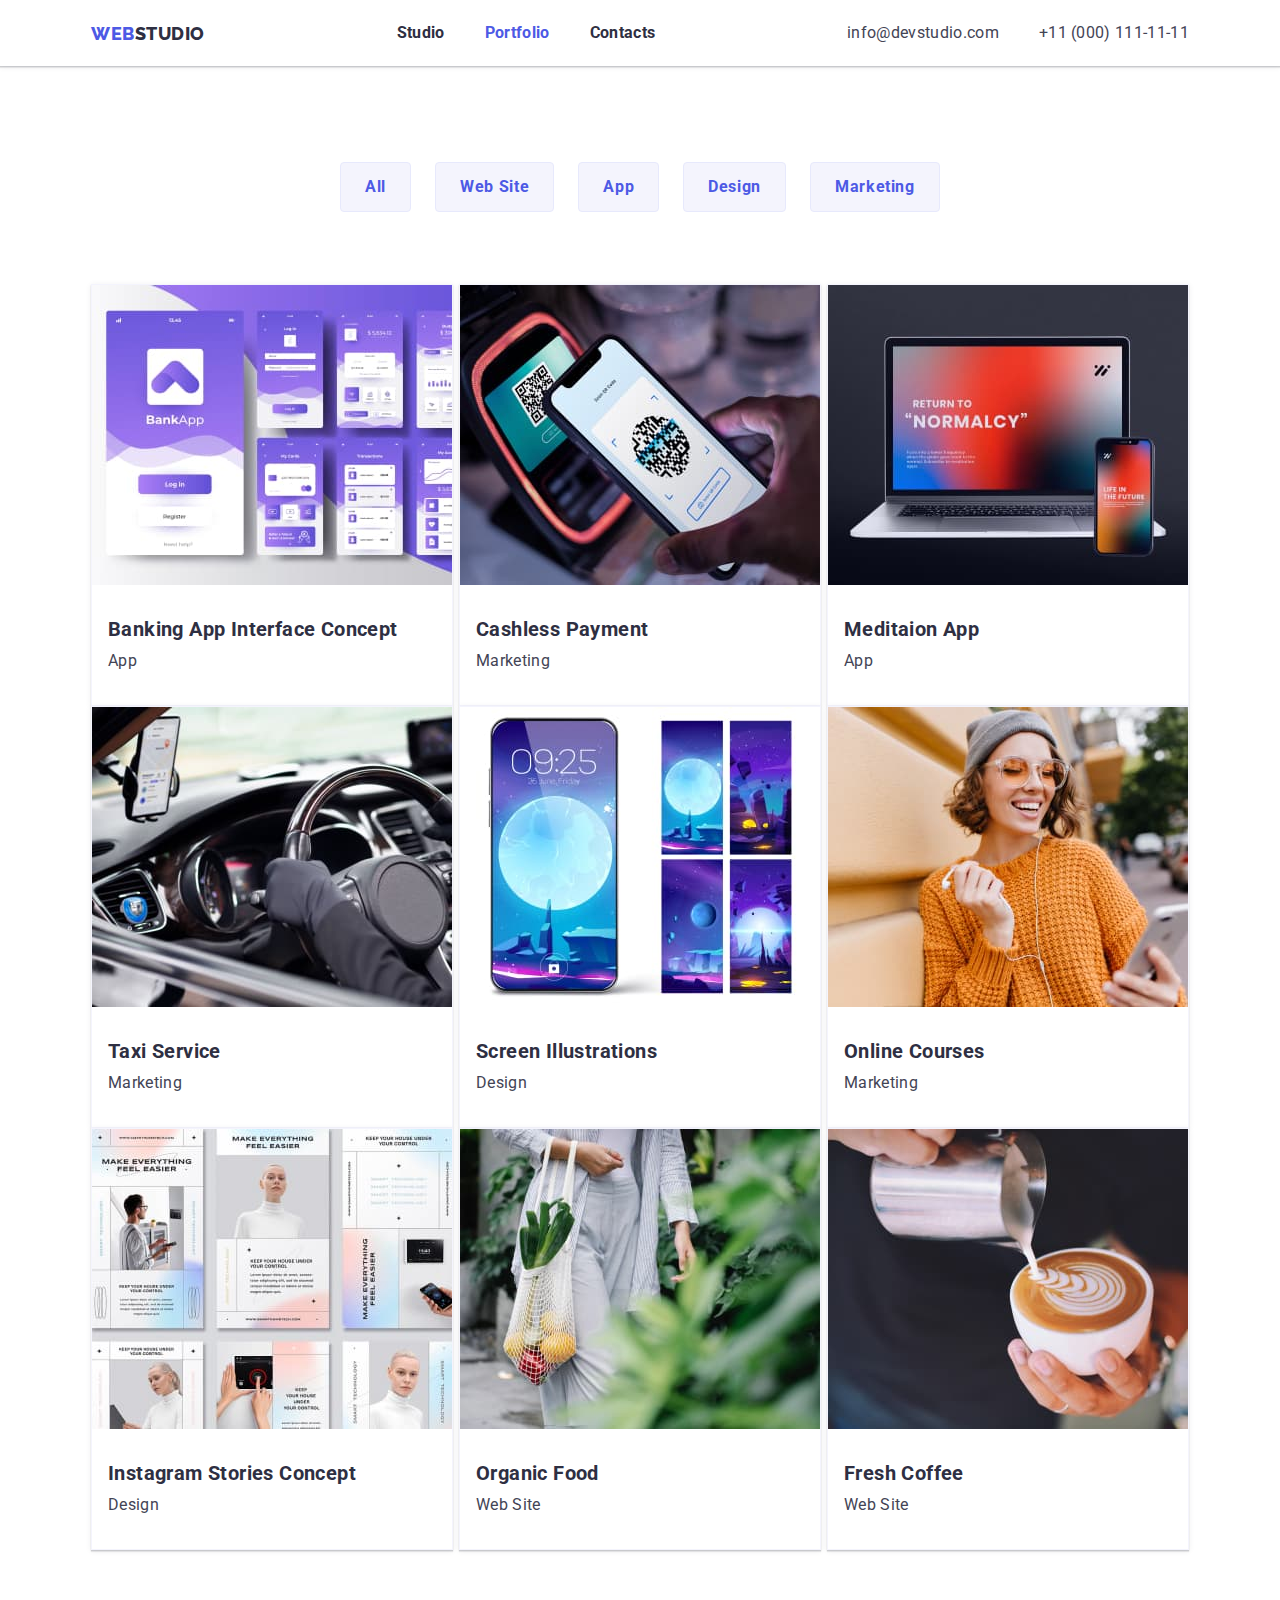
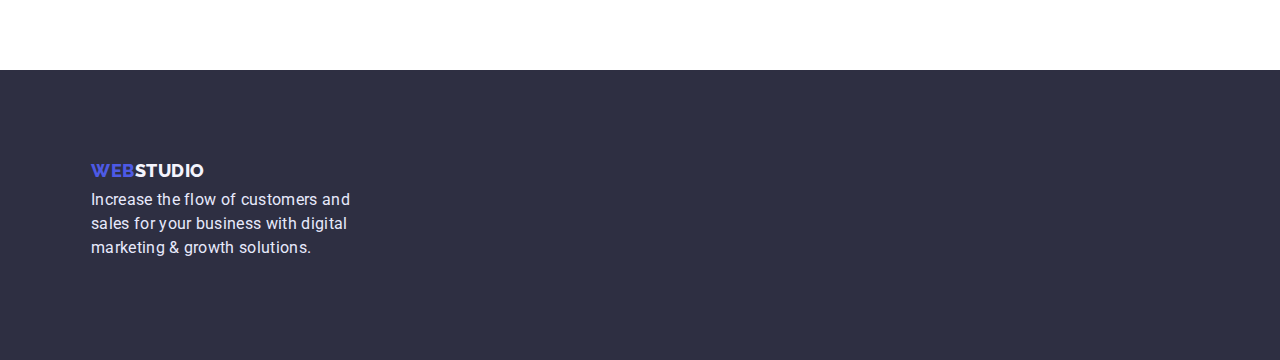
==== commit a735ad88: "add nav flex" ====
--- a/portfolio.html
+++ b/portfolio.html
@@ -24,12 +24,12 @@
 	<body>
 		<header class="header">
 			<!--Navigation menu-->
-			<div class="container">
-				<nav class="navigation">
-					<a href="./index.html" class="logo-link link">
-						Web
-						<span class="logo-name">Studio</span>
-					</a>
+			<div class="container navigation">
+				<a href="./index.html" class="logo-link link">
+					Web
+					<span class="logo-name">Studio</span>
+				</a>
+				<nav class="nav-list">
 					<ul class="nav-list list">
 						<li class="nav-item">
 							<a href="./index.html" class="nav-link link">Studio</a>
--- a/css/style.css
+++ b/css/style.css
@@ -17,17 +17,6 @@
 	background-color: var(--bg-color);
 }
 
-.link {
-	text-decoration: none;
-	color: inherit;
-}
-
-.list {
-	list-style: none;
-	margin: 0;
-	padding: 0;
-}
-
 p,
 h1,
 h2,
@@ -43,6 +32,17 @@
 	display: block;
 }
 
+.link {
+	text-decoration: none;
+	color: inherit;
+}
+
+.list {
+	list-style: none;
+	margin: 0;
+	padding: 0;
+}
+
 .visually-hidden {
 	position: absolute;
 	width: 1px;
@@ -60,23 +60,26 @@
 .section {
 	padding: 120px 0px;
 }
-.section.section.no-padding-top {
+.section.no-padding-top {
 	padding-top: 0;
 }
+
 .container {
 	width: 1128px;
 	margin: 0 auto;
 	padding: 0 15px;
 
-	outline: 2px dashed tomato;
-}
-
-.card-item {
-	outline: 2px dashed palegreen;
+	/* outline: 2px dashed tomato; */
+}
+
+.card-item,
+.team-item {
+	/* outline: 2px dashed palegreen; */
 }
 
 /* LOGO */
 .logo-link {
+	display: flex;
 	font-family: "Raleway";
 	font-weight: 800;
 	font-size: 18px;
@@ -84,7 +87,6 @@
 	letter-spacing: 0.03em;
 	text-transform: uppercase;
 	color: var(--accent-color);
-	display: flex;
 }
 .logo-name {
 	color: var(--title-text-color);
@@ -95,16 +97,22 @@
 	box-shadow: 0px 2px 1px rgba(46, 47, 66, 0.08), 0px 1px 1px rgba(46, 47, 66, 0.16), 0px 1px 6px rgba(46, 47, 66, 0.08);
 	padding-top: 24px;
 	padding-bottom: 24px;
-	margin-bottom: 96px;
 }
 
 /* NAVIGATION */
-/* .navigation {
+.navigation {
+	display: flex;
+	align-items: center;
+	justify-content: space-between;
 }
 .nav-list {
-}
+	display: flex;
+	gap: 40px;
+}
+/* .nav-list > .nav-item:not(:last-child) {
+  margin-right: 40px; } */
 .nav-item {
-} */
+}
 .nav-link {
 	font-size: 16px;
 	line-height: 0.66;
@@ -123,10 +131,13 @@
 .current {
 	color: var(--accent-color);
 }
-/* .nav-item {
-}
+.nav-item {
+}
+
 .header-contacts {
-} */
+	display: flex;
+	gap: 40px;
+}
 .email,
 .tel {
 	font-size: 16px;
@@ -145,6 +156,11 @@
 /* HERO */
 .hero {
 	background-color: var(--title-text-color);
+	text-align: center;
+}
+
+.section.hero-padding {
+	padding: 192px 474px;
 }
 
 .hero-header {
@@ -152,9 +168,10 @@
 	font-size: 56px;
 	line-height: 1.07;
 	letter-spacing: 0.02em;
-	text-align: center;
 
 	color: var(--bg-color);
+
+	margin-bottom: 48px;
 }
 
 .hero-button {
@@ -168,6 +185,8 @@
 	color: var(--bg-color);
 	background: var(--accent-color);
 	cursor: pointer;
+	border-radius: 4px;
+	padding: 16px 32px;
 }
 
 .hero-button:hover,
@@ -194,7 +213,7 @@
 
 .section-text {
 	line-height: 1.5;
-	margin-bottom: 32px;
+	padding-bottom: 32px;
 }
 
 .section-header {
@@ -205,44 +224,58 @@
 	text-align: center;
 	text-transform: capitalize;
 	color: var(--title-text-color);
-}
-
-.card-link .section-title {
-	margin-left: 16px;
-}
-.card-link .section-text {
-	margin-left: 16px;
-}
+	margin-bottom: 72px;
+}
+
+/* FEATURE */
+.feature-list {
+	display: flex;
+	justify-content: space-around;
+	align-items: center;
+}
+.feature-item .section-text {
+	padding-bottom: 0;
+}
+
+/* WORK */
+
+.work {
+}
+
+.work-list {
+	display: flex;
+	justify-content: space-around;
+	align-items: center;
+}
+
+.work-item {
+}
+
+/* TEAM */
 
 .team {
 	background: var(--secondary-color);
 }
 
-/* .team-list {
-	display: flex;
-	flex-direction: row;
-	justify-content: center;
-	align-items: center;
-	padding: 0px 0px 32px;
-	gap: 32px;
-} */
-
-.team-mate {
+.team-list {
+	display: flex;
+
+	justify-content: space-around;
+	align-items: center;
+}
+
+.team-item {
 	background-color: var(--background-color);
+	text-align: center;
+	background: #ffffff;
+	box-shadow: 0px 1px 6px rgba(46, 47, 66, 0.08), 0px 1px 1px rgba(46, 47, 66, 0.16), 0px 2px 1px rgba(46, 47, 66, 0.08);
+	border-radius: 0px 0px 4px 4px;
 }
 
 .team-name {
-	font-weight: 700;
-	font-size: 20px;
-	line-height: 1.2;
-	letter-spacing: 0.02em;
-	text-align: center;
-	color: var(--title-text-color);
 }
 
 .team-position {
-	line-height: 1.5;
-	text-align: center;
 }
 
 /* FOOTER */
@@ -279,6 +312,10 @@
 	color: var(--accent-color);
 	background: var(--secondary-color);
 	cursor: pointer;
+
+	padding: 12px 24px;
+	border: 1px solid #e7e9fc;
+	border-radius: 4px;
 }
 
 .filter-btn:hover,
@@ -293,10 +330,27 @@
 }
 
 .filter-list {
-	margin-bottom: 72px;
-}
-
+	padding-top: 96px;
+	padding-bottom: 72px;
+	display: flex;
+	justify-content: center;
+	gap: 24px;
+}
+
+.card-link .section-title {
+	margin-left: 16px;
+}
+.card-link .section-text {
+	margin-left: 16px;
+}
+.card-list {
+	display: flex;
+	flex-wrap: wrap;
+	justify-content: space-between;
+}
 .card-item {
+	border: 0.5px solid #f4f4fd;
+	box-shadow: 0px 1px 6px rgba(46, 47, 66, 0.08), 0px 1px 1px rgba(46, 47, 66, 0.16), 0px 2px 1px rgba(46, 47, 66, 0.08);
 }
 
 .card-img {
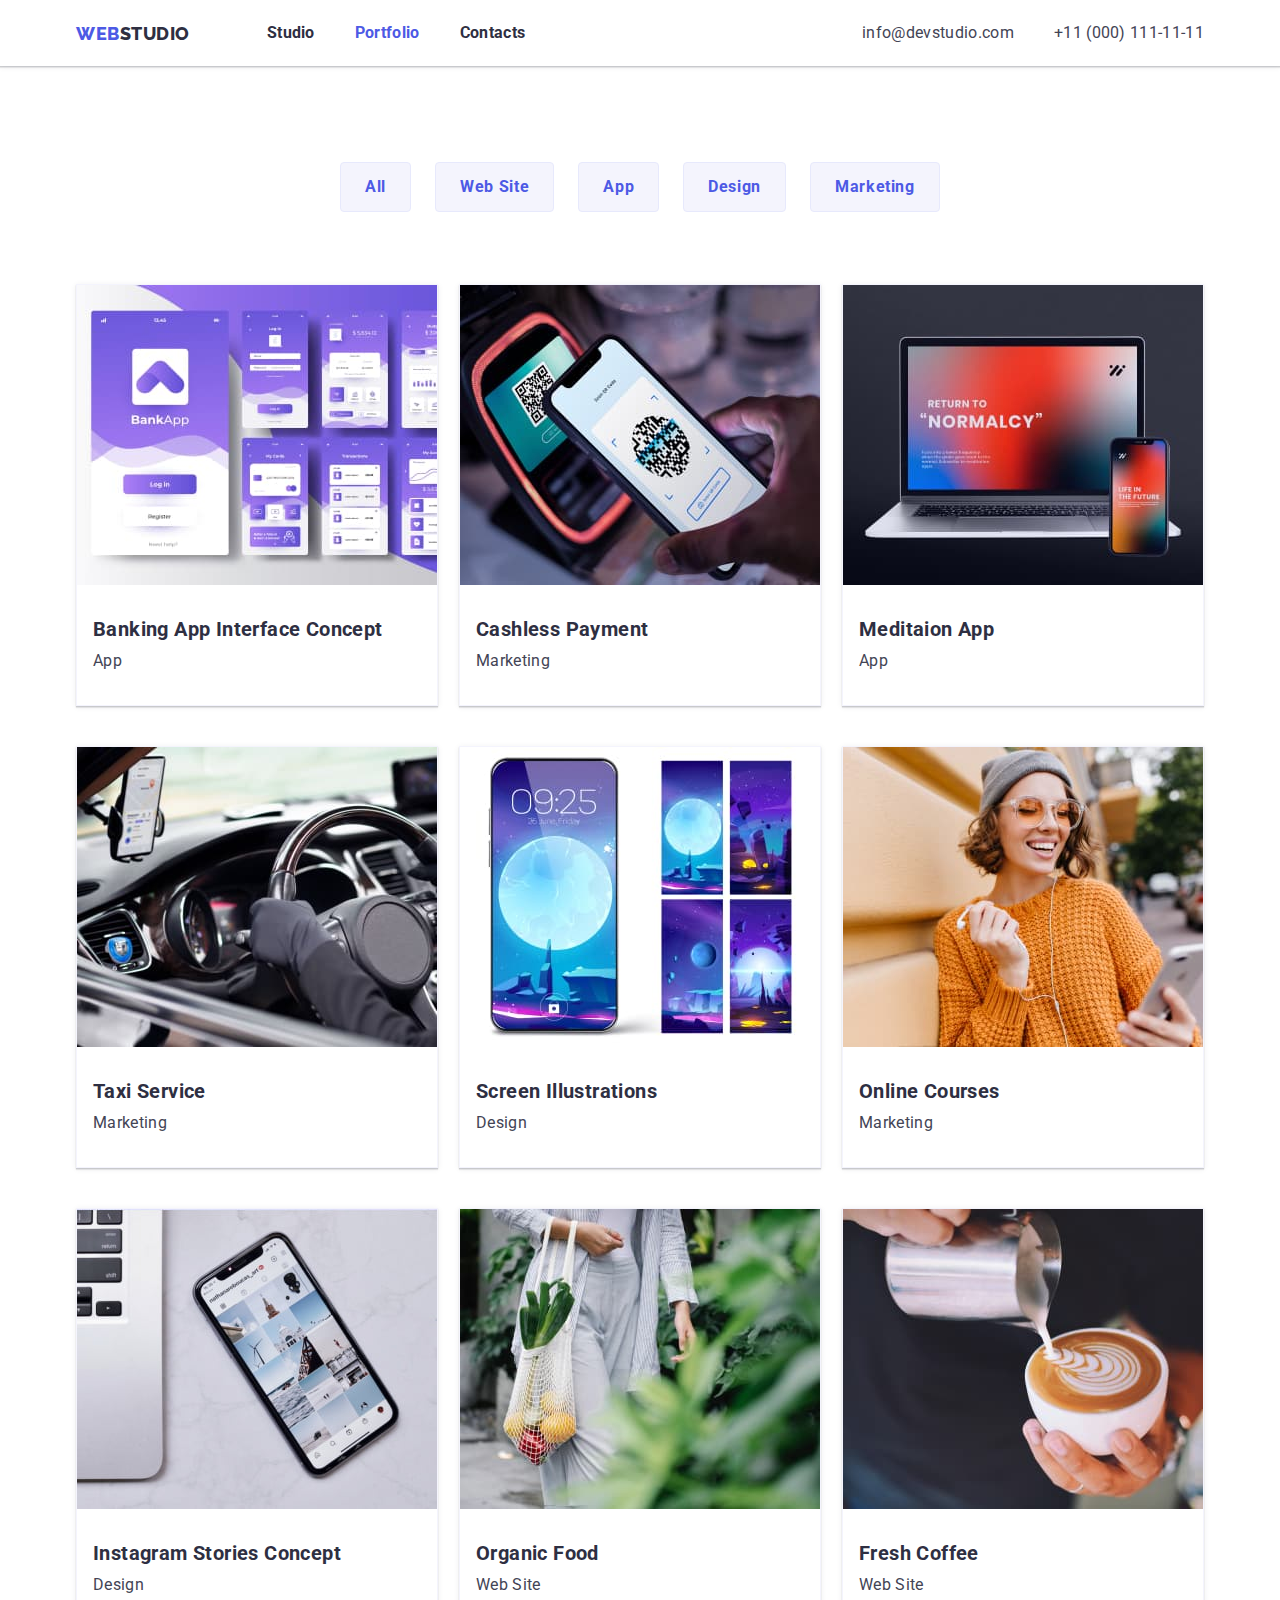
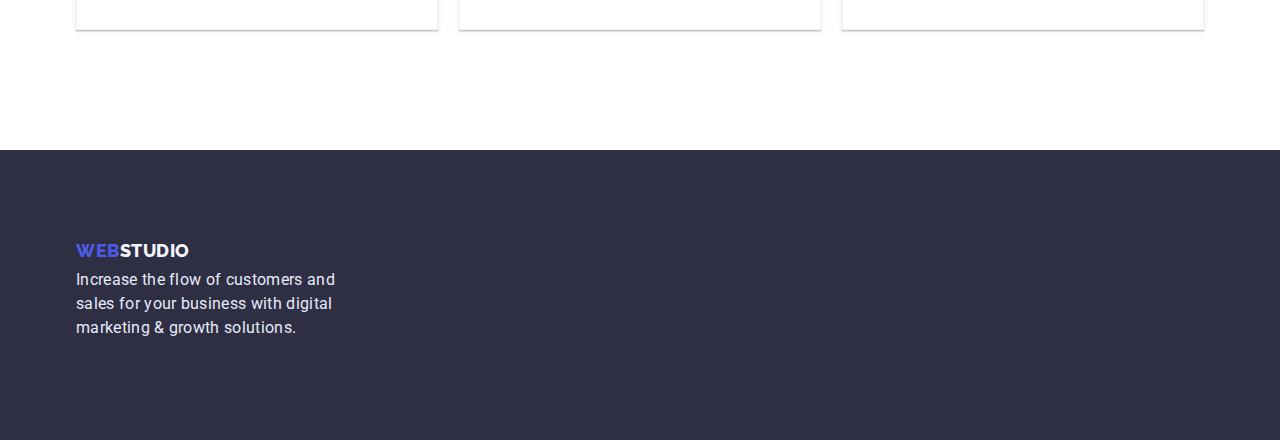
==== commit 99cba0a9: "hw3b nav-flex-fix" ====
--- a/portfolio.html
+++ b/portfolio.html
@@ -24,12 +24,13 @@
 	<body>
 		<header class="header">
 			<!--Navigation menu-->
-			<div class="container navigation">
-				<a href="./index.html" class="logo-link link">
-					Web
-					<span class="logo-name">Studio</span>
-				</a>
-				<nav class="nav-list">
+			<div class="container header-nav">
+				<nav class="navigation">
+					<a href="./index.html" class="logo-link link">
+						Web
+						<span class="logo-name">Studio</span>
+					</a>
+
 					<ul class="nav-list list">
 						<li class="nav-item">
 							<a href="./index.html" class="nav-link link">Studio</a>
--- a/css/style.css
+++ b/css/style.css
@@ -17,13 +17,11 @@
 	background-color: var(--bg-color);
 }
 
+a,
 p,
 h1,
 h2,
-h3,
-h4,
-h5,
-h6 {
+h3 {
 	margin: 0;
 	padding: 0;
 }
@@ -59,13 +57,15 @@
 
 .section {
 	padding: 120px 0px;
+
+	/* outline: 2px dashed lime; */
 }
 .section.no-padding-top {
 	padding-top: 0;
 }
 
 .container {
-	width: 1128px;
+	width: 1158px;
 	margin: 0 auto;
 	padding: 0 15px;
 
@@ -100,17 +100,22 @@
 }
 
 /* NAVIGATION */
+.header-nav {
+	display: flex;
+	justify-content: space-between;
+}
 .navigation {
 	display: flex;
 	align-items: center;
-	justify-content: space-between;
 }
 .nav-list {
 	display: flex;
 	gap: 40px;
-}
-/* .nav-list > .nav-item:not(:last-child) {
-  margin-right: 40px; } */
+	margin-left: 77px;
+}
+.navigation .nav-list {
+	/* padding-right: 130px; */
+}
 .nav-item {
 }
 .nav-link {
@@ -230,38 +235,42 @@
 /* FEATURE */
 .feature-list {
 	display: flex;
+	justify-content: space-between;
+	align-items: flex-start;
+	gap: 24px;
+}
+.feature-item .section-text {
+	padding-bottom: 0;
+	width: 264px;
+}
+
+/* WORK */
+
+.work {
+}
+
+.work-list {
+	display: flex;
 	justify-content: space-around;
 	align-items: center;
-}
-.feature-item .section-text {
-	padding-bottom: 0;
-}
-
-/* WORK */
-
-.work {
-}
-
-.work-list {
-	display: flex;
+	gap: 24px;
+}
+
+.work-item {
+}
+
+/* TEAM */
+
+.team {
+	background: var(--secondary-color);
+}
+
+.team-list {
+	display: flex;
+
 	justify-content: space-around;
 	align-items: center;
-}
-
-.work-item {
-}
-
-/* TEAM */
-
-.team {
-	background: var(--secondary-color);
-}
-
-.team-list {
-	display: flex;
-
-	justify-content: space-around;
-	align-items: center;
+	gap: 24px;
 }
 
 .team-item {
@@ -337,6 +346,8 @@
 	gap: 24px;
 }
 
+/* PORTFOLIO CARD ROW */
+
 .card-link .section-title {
 	margin-left: 16px;
 }
@@ -351,7 +362,17 @@
 .card-item {
 	border: 0.5px solid #f4f4fd;
 	box-shadow: 0px 1px 6px rgba(46, 47, 66, 0.08), 0px 1px 1px rgba(46, 47, 66, 0.16), 0px 2px 1px rgba(46, 47, 66, 0.08);
-}
+	margin-bottom: 40px;
+	/* margin-right: 24px; */
+}
+
+.card-list .card-item:nth-last-child(-n + 3) {
+	margin-bottom: 0px;
+}
+
+/* .card-list .card-item:not:(nth-child(3n + 3)) {
+	margin-right: 0px;
+} */
 
 .card-img {
 	margin-bottom: 32px;
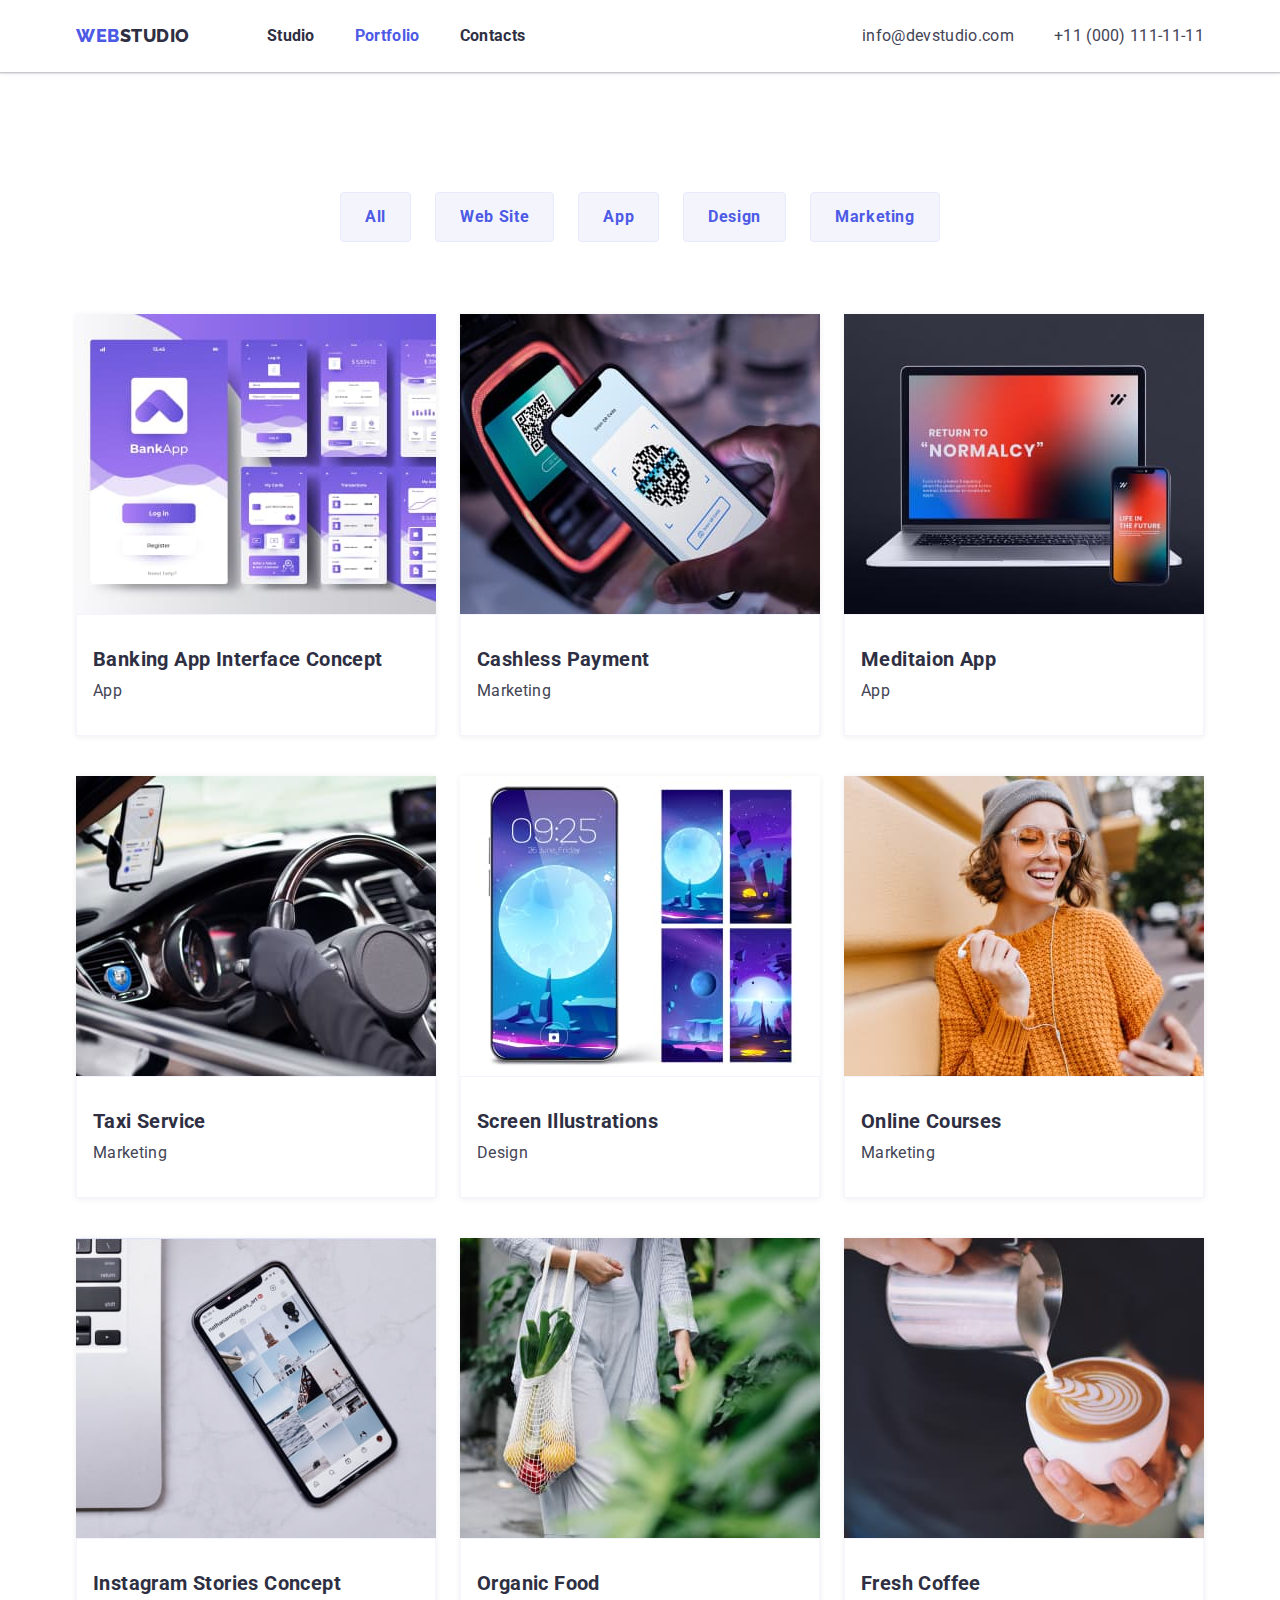
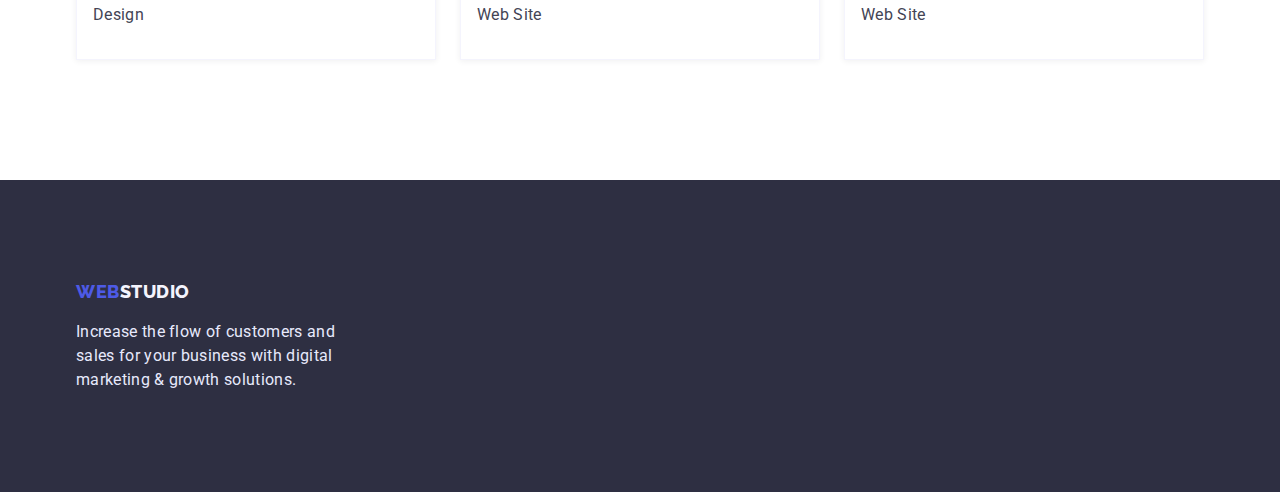
==== commit d6d2cf6e: "hw3 try2" ====
--- a/portfolio.html
+++ b/portfolio.html
@@ -30,12 +30,11 @@
 						Web
 						<span class="logo-name">Studio</span>
 					</a>
-
 					<ul class="nav-list list">
 						<li class="nav-item">
 							<a href="./index.html" class="nav-link link">Studio</a>
 						</li>
-						<li class="nav_item">
+						<li class="nav-item">
 							<a href="./portfolio.html" class="nav-link link current">Portfolio</a>
 						</li>
 						<li class="nav-item">
@@ -45,17 +44,21 @@
 				</nav>
 
 				<!--Contacts-->
-				<ul class="header-contacts list">
-					<li><a class="email link" href="mailto:info@devstudio.com">info@devstudio.com</a></li>
-					<li><a class="tel link" href="tel:+110001111111">+11 (000) 111-11-11</a></li>
+				<ul class="contacts-list list">
+					<li class="contacts-item">
+						<a class="contacts-link link" href="mailto:info@devstudio.com">info@devstudio.com</a>
+					</li>
+					<li class="contacts-item"><a class="contacts-link link" href="tel:+110001111111">+11 (000) 111-11-11</a></li>
 				</ul>
 			</div>
 		</header>
 
 		<main>
-			<section class="section no-padding-top">
+			<!-- Examples -->
+			<section class="section">
 				<div class="container">
 					<h1 class="visually-hidden">WebStudio portfolio</h1>
+
 					<!--Filters-->
 
 					<ul class="filter-list list">
@@ -76,8 +79,10 @@
 							Ecommerce App · Cloud Storage App
 						</p> -->
 								<img class="card-img" src="./images/card1.jpg" alt="bank app" width="360" />
-								<h2 class="section-title">Banking App Interface Concept</h2>
-								<p class="section-text">App</p>
+								<div class="under-card">
+									<h2 class="section-title">Banking App Interface Concept</h2>
+									<p class="section-text">App</p>
+								</div>
 							</a>
 						</li>
 						<li class="card-item">
@@ -87,8 +92,10 @@
 							Ecommerce App · Cloud Storage App
 						</p> -->
 								<img class="card-img" src="./images/card2.jpg" alt="blue square" width="360" />
-								<h2 class="section-title">Cashless Payment</h2>
-								<p class="section-text">Marketing</p>
+								<div class="under-card">
+									<h2 class="section-title">Cashless Payment</h2>
+									<p class="section-text">Marketing</p>
+								</div>
 							</a>
 						</li>
 						<li class="card-item">
@@ -98,8 +105,10 @@
 							Ecommerce App · Cloud Storage App
 						</p> -->
 								<img class="card-img" src="./images/card3.jpg" alt="phone and laptop" width="360" />
-								<h2 class="section-title">Meditaion App</h2>
-								<p class="section-text">App</p>
+								<div class="under-card">
+									<h2 class="section-title">Meditaion App</h2>
+									<p class="section-text">App</p>
+								</div>
 							</a>
 						</li>
 						<li class="card-item">
@@ -109,8 +118,10 @@
 							Ecommerce App · Cloud Storage App
 						</p> -->
 								<img class="card-img" src="./images/card4.jpg" alt="cardriver" width="360" />
-								<h2 class="section-title">Taxi Service</h2>
-								<p class="section-text">Marketing</p>
+								<div class="under-card">
+									<h2 class="section-title">Taxi Service</h2>
+									<p class="section-text">Marketing</p>
+								</div>
 							</a>
 						</li>
 						<li class="card-item">
@@ -120,8 +131,10 @@
 							Ecommerce App · Cloud Storage App
 						</p> -->
 								<img class="card-img" src="./images/card5.jpg" alt="phone screen theme" width="360" />
-								<h2 class="section-title">Screen Illustrations</h2>
-								<p class="section-text">Design</p>
+								<div class="under-card">
+									<h2 class="section-title">Screen Illustrations</h2>
+									<p class="section-text">Design</p>
+								</div>
 							</a>
 						</li>
 						<li class="card-item">
@@ -131,8 +144,10 @@
 							Ecommerce App · Cloud Storage App
 						</p> -->
 								<img class="card-img" src="./images/card6.jpg" alt="happy girl" width="360" />
-								<h2 class="section-title">Online Courses</h2>
-								<p class="section-text">Marketing</p>
+								<div class="under-card">
+									<h2 class="section-title">Online Courses</h2>
+									<p class="section-text">Marketing</p>
+								</div>
 							</a>
 						</li>
 						<li class="card-item">
@@ -142,8 +157,10 @@
 							Ecommerce App · Cloud Storage App
 						</p> -->
 								<img class="card-img" src="./images/card7.jpg" alt="stories" width="360" />
-								<h2 class="section-title">Instagram Stories Concept</h2>
-								<p class="section-text">Design</p>
+								<div class="under-card">
+									<h2 class="section-title">Instagram Stories Concept</h2>
+									<p class="section-text">Design</p>
+								</div>
 							</a>
 						</li>
 						<li class="card-item">
@@ -153,8 +170,10 @@
 							Ecommerce App · Cloud Storage App
 						</p> -->
 								<img class="card-img" src="./images/card8.jpg" alt="vegetables" width="360" />
-								<h2 class="section-title">Organic Food</h2>
-								<p class="section-text">Web Site</p>
+								<div class="under-card">
+									<h2 class="section-title">Organic Food</h2>
+									<p class="section-text">Web Site</p>
+								</div>
 							</a>
 						</li>
 						<li class="card-item">
@@ -164,8 +183,10 @@
 							Ecommerce App · Cloud Storage App
 						</p> -->
 								<img class="card-img" src="./images/card9.jpg" alt="phone and laptop" width="360" />
-								<h2 class="section-title">Fresh Coffee</h2>
-								<p class="section-text">Web Site</p>
+								<div class="under-card">
+									<h2 class="section-title">Fresh Coffee</h2>
+									<p class="section-text">Web Site</p>
+								</div>
 							</a>
 						</li>
 					</ul>
--- a/css/style.css
+++ b/css/style.css
@@ -8,7 +8,6 @@
 	--secondary-color: #f4f4fd;
 	--btn-hover-color: #404bbf;
 }
-
 body {
 	font-family: "Roboto", sans-serif;
 	font-size: 16px;
@@ -16,25 +15,65 @@
 	color: var(--primary-text-color);
 	background-color: var(--bg-color);
 }
-
-a,
 p,
 h1,
 h2,
-h3 {
+h3,
+h4,
+h5,
+h6 {
 	margin: 0;
-	padding: 0;
-}
-
+}
 img {
 	display: block;
+	max-width: 100%;
+	height: auto;
+}
+button {
+	display: block;
+	cursor: pointer;
+	border: none;
+	border-radius: 4px;
+}
+ul,
+ol {
+	list-style: none;
+	padding-left: none;
+	margin: 0;
+}
+a {
+	text-decoration: none;
+	color: inherit;
+}
+.section {
+	padding-top: 120px;
+	padding-bottom: 120px;
+
+	/* outline: 2px dashed lime; */
+}
+.section.no-padding-top {
+	padding-top: 0;
+}
+
+.container {
+	width: 1158px;
+	margin-left: auto;
+	margin-right: auto;
+	padding-left: 15px;
+	padding-right: 15px;
+
+	/* outline: 2px dashed tomato; */
+}
+
+.card-item,
+.team-item {
+	/* outline: 2px dashed palegreen; */
 }
 
 .link {
 	text-decoration: none;
 	color: inherit;
 }
-
 .list {
 	list-style: none;
 	margin: 0;
@@ -55,35 +94,13 @@
 	overflow: hidden;
 }
 
-.section {
-	padding: 120px 0px;
-
-	/* outline: 2px dashed lime; */
-}
-.section.no-padding-top {
-	padding-top: 0;
-}
-
-.container {
-	width: 1158px;
-	margin: 0 auto;
-	padding: 0 15px;
-
-	/* outline: 2px dashed tomato; */
-}
-
-.card-item,
-.team-item {
-	/* outline: 2px dashed palegreen; */
-}
-
 /* LOGO */
 .logo-link {
 	display: flex;
 	font-family: "Raleway";
 	font-weight: 800;
 	font-size: 18px;
-	line-height: 1.33px;
+	line-height: 1.33;
 	letter-spacing: 0.03em;
 	text-transform: uppercase;
 	color: var(--accent-color);
@@ -102,7 +119,7 @@
 /* NAVIGATION */
 .header-nav {
 	display: flex;
-	justify-content: space-between;
+	align-items: center;
 }
 .navigation {
 	display: flex;
@@ -110,14 +127,13 @@
 }
 .nav-list {
 	display: flex;
-	gap: 40px;
 	margin-left: 77px;
 }
-.navigation .nav-list {
-	/* padding-right: 130px; */
-}
-.nav-item {
-}
+
+.nav-list .nav-item:not(:last-child) {
+	margin-right: 40px;
+}
+
 .nav-link {
 	font-size: 16px;
 	line-height: 0.66;
@@ -125,10 +141,12 @@
 	font-weight: 700;
 	color: var(--title-text-color);
 }
+
 .nav-link:hover,
 .nav-link:focus {
 	color: var(--accent-color);
 }
+
 .nav-link:active {
 	color: var(--primary-text-color);
 }
@@ -136,24 +154,27 @@
 .current {
 	color: var(--accent-color);
 }
+
 .nav-item {
 }
 
-.header-contacts {
-	display: flex;
-	gap: 40px;
-}
-.email,
-.tel {
+.contacts-list {
+	display: flex;
+	margin-left: auto;
+}
+
+.contacts-link {
 	font-size: 16px;
 	line-height: 0.66;
 	letter-spacing: 0.02em;
 	color: var(--primary-text-color);
 }
-.email:hover,
-.email:focus,
-.tel:hover,
-.tel:focus {
+.contacts-list .contacts-item + .contacts-item {
+	margin-left: 40px;
+}
+
+.contacts-link:hover,
+.contacts-link:focus {
 	color: var(--accent-color);
 }
 
@@ -162,10 +183,7 @@
 .hero {
 	background-color: var(--title-text-color);
 	text-align: center;
-}
-
-.section.hero-padding {
-	padding: 192px 474px;
+	padding: 192px 0;
 }
 
 .hero-header {
@@ -176,6 +194,8 @@
 
 	color: var(--bg-color);
 
+	width: 496px;
+	margin: 0 auto;
 	margin-bottom: 48px;
 }
 
@@ -184,13 +204,14 @@
 	font-weight: 700;
 	font-size: 16px;
 	line-height: 0.84;
-	align-items: center;
 	letter-spacing: 0.04em;
 
+	margin: 0 auto;
 	color: var(--bg-color);
-	background: var(--accent-color);
+	background-color: var(--accent-color);
 	cursor: pointer;
-	border-radius: 4px;
+	box-shadow: 0px 4px 4px rgba(0, 0, 0, 0.15);
+	border-radius: none;
 	padding: 16px 32px;
 }
 
@@ -218,7 +239,6 @@
 
 .section-text {
 	line-height: 1.5;
-	padding-bottom: 32px;
 }
 
 .section-header {
@@ -235,13 +255,17 @@
 /* FEATURE */
 .feature-list {
 	display: flex;
-	justify-content: space-between;
-	align-items: flex-start;
-	gap: 24px;
+	margin-left: -12px;
+	margin-right: -12px;
+}
+
+.feature-item {
+	width: calc((100% - 24px * 3) / 4);
+	margin-right: 12px;
+	margin-left: 12px;
 }
 .feature-item .section-text {
 	padding-bottom: 0;
-	width: 264px;
 }
 
 /* WORK */
@@ -251,14 +275,15 @@
 
 .work-list {
 	display: flex;
-	justify-content: space-around;
-	align-items: center;
-	gap: 24px;
 }
 
 .work-item {
-}
-
+	width: calc((100% - 48px) / 3);
+	margin-right: 24px;
+}
+.work-list .work-item:last-child {
+	margin-right: 0;
+}
 /* TEAM */
 
 .team {
@@ -267,9 +292,7 @@
 
 .team-list {
 	display: flex;
-
-	justify-content: space-around;
-	align-items: center;
+	justify-content: space-between;
 	gap: 24px;
 }
 
@@ -281,6 +304,10 @@
 	border-radius: 0px 0px 4px 4px;
 }
 
+.under-card {
+	padding-top: 32px;
+	padding-bottom: 32px;
+}
 .team-name {
 }
 
@@ -294,18 +321,18 @@
 
 .footer {
 	background-color: var(--title-text-color);
+	padding-top: 100px;
+	padding-bottom: 100px;
 }
 
 .footer-text {
 	line-height: 1.5;
 	color: var(--secondary-txt-color);
-	padding-top: 16px;
+	margin-top: 16px;
 	max-width: 264px;
 }
 
 .footer > .container {
-	padding-top: 100px;
-	padding-bottom: 100px;
 }
 
 /* PORTFOLIO PAGE */
@@ -339,8 +366,7 @@
 }
 
 .filter-list {
-	padding-top: 96px;
-	padding-bottom: 72px;
+	margin-bottom: 72px;
 	display: flex;
 	justify-content: center;
 	gap: 24px;
@@ -348,34 +374,35 @@
 
 /* PORTFOLIO CARD ROW */
 
-.card-link .section-title {
-	margin-left: 16px;
-}
-.card-link .section-text {
-	margin-left: 16px;
-}
 .card-list {
 	display: flex;
 	flex-wrap: wrap;
-	justify-content: space-between;
-}
+}
+
 .card-item {
-	border: 0.5px solid #f4f4fd;
-	box-shadow: 0px 1px 6px rgba(46, 47, 66, 0.08), 0px 1px 1px rgba(46, 47, 66, 0.16), 0px 2px 1px rgba(46, 47, 66, 0.08);
+	width: calc((100% - 48px) / 3);
+	/*! ! ! ! ! ((100% - "кол-во маржинов в строке * на значение маржина"") / кол-во элементов в строке) ! ! ! ! */
+
+	margin-right: 24px;
 	margin-bottom: 40px;
-	/* margin-right: 24px; */
-}
-
+
+	box-shadow: 0px 1px 6px rgba(46, 47, 66, 0.08);
+}
+.card-list .card-item:nth-child(3n) {
+	margin-right: 0px;
+}
 .card-list .card-item:nth-last-child(-n + 3) {
 	margin-bottom: 0px;
 }
 
-/* .card-list .card-item:not:(nth-child(3n + 3)) {
-	margin-right: 0px;
+/* .card-item:not(:nth-last-child(-n + 3)) {
+	margin-bottom: 40px;
+}
+.card-item:not(:nth-child(3n)) {
+	margin-right: 24px;
 } */
 
 .card-img {
-	margin-bottom: 32px;
 }
 
 .card-link {
@@ -384,3 +411,8 @@
 .stylish-txt {
 	color: var(--secondary-color);
 }
+
+.card-link .under-card {
+	border: 0.5px solid #f4f4fd;
+	padding-left: 16px;
+}
